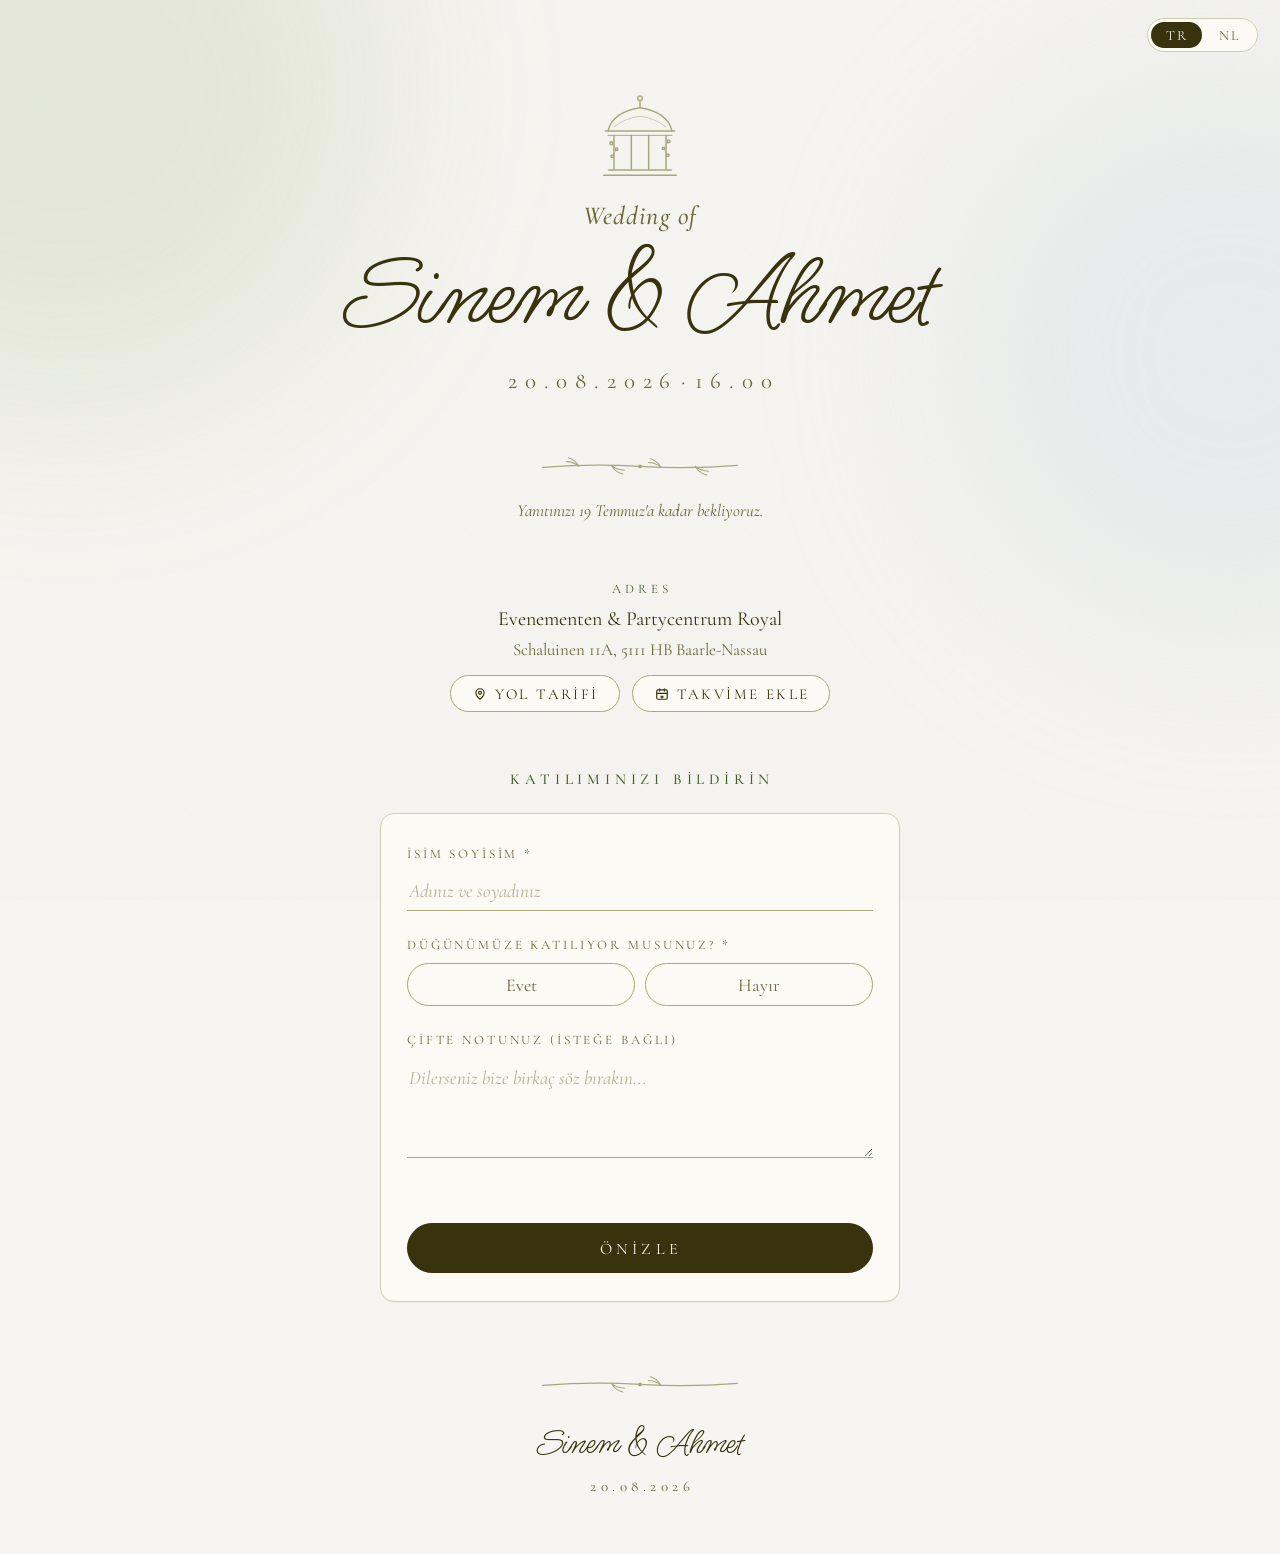
==== index.html @ 0ec5f92a "Add files via upload" ====
<!DOCTYPE html>
<html lang="tr">
<head>
<meta charset="UTF-8">
<meta name="viewport" content="width=device-width, initial-scale=1.0">
<meta name="robots" content="noindex">
<title>Sinem &amp; Ahmet · 20.08.2026</title>
<meta name="description" content="Düğünümüze davetlisiniz — katılımınızı bu sayfadan bildirebilirsiniz.">
<!-- WhatsApp / sosyal medya önizleme kartı. -->
<meta property="og:type" content="website">
<meta property="og:title" content="Sinem & Ahmet · 20.08.2026">
<meta property="og:description" content="Düğünümüze davetlisiniz — katılımınızı bu sayfadan bildirebilirsiniz.">
<meta property="og:image" content="https://AburhanS.github.io/wedding-invitation/og.jpg">
<meta property="og:url" content="https://AburhanS.github.io/wedding-invitation/">
<meta name="twitter:card" content="summary_large_image">
<link rel="preconnect" href="https://fonts.googleapis.com">
<link rel="preconnect" href="https://fonts.gstatic.com" crossorigin>
<link href="https://fonts.googleapis.com/css2?family=Cormorant+Garamond:ital,wght@0,400;0,500;0,600;1,400;1,500&family=Ms+Madi&display=swap" rel="stylesheet">
<style>
  :root{
    --paper:#f6f5f1;
    --card:#fbfaf5;
    --ink:#38320d;
    --ink-soft:#6d6636;
    --line:#a9a87b;
    --line-soft:#cfceb2;
    --leaf:#8fa75f;
    --leaf-deep:#43602b;
    --hydrangea:#c9d8e0;
    --danger:#8c3b2e;
    --script:'Ms Madi','Dancing Script',cursive;
    --serif:'Cormorant Garamond',Georgia,serif;
  }
  *{box-sizing:border-box;margin:0;padding:0}
  html{scroll-behavior:smooth}
  body{
    font-family:var(--serif);
    background:var(--paper);
    color:var(--ink);
    font-size:18px;
    line-height:1.55;
    -webkit-font-smoothing:antialiased;
    position:relative;
    overflow-x:hidden;
  }
  /* soft watercolor atmosphere - foliage green + hydrangea blue washes */
  body::before,body::after{
    content:"";position:fixed;border-radius:50%;filter:blur(90px);
    pointer-events:none;z-index:0;
  }
  body::before{width:60vw;height:60vw;max-width:640px;max-height:640px;
    top:-18vw;left:-20vw;background:rgba(143,167,95,.16)}
  body::after{width:52vw;height:52vw;max-width:560px;max-height:560px;
    top:8vh;right:-18vw;background:rgba(201,216,224,.30)}
  /* paper grain */
  .grain{position:fixed;inset:0;z-index:1;pointer-events:none;opacity:.05;
    background-image:url("data:image/svg+xml,%3Csvg xmlns='http://www.w3.org/2000/svg' width='140' height='140'%3E%3Cfilter id='n'%3E%3CfeTurbulence type='fractalNoise' baseFrequency='0.9' numOctaves='2'/%3E%3C/filter%3E%3Crect width='140' height='140' filter='url(%23n)'/%3E%3C/svg%3E")}
  main,header,footer{position:relative;z-index:2}

  /* language toggle */
  header{display:flex;justify-content:flex-end;padding:18px 22px 0}
  .lang{display:flex;align-items:center;gap:2px;border:1px solid var(--line-soft);
    border-radius:999px;background:var(--card);padding:3px}
  .lang button{
    font-family:var(--serif);font-size:14px;letter-spacing:.18em;
    padding:5px 13px 4px 15px;border:none;background:transparent;color:var(--ink-soft);
    border-radius:999px;cursor:pointer;transition:background .2s,color .2s;
  }
  .lang button.on{background:var(--ink);color:var(--paper)}

  /* hero */
  .hero{text-align:center;padding:34px 24px 10px;max-width:720px;margin:0 auto}
  .gazebo{width:104px;height:auto;display:block;margin:0 auto 6px;color:var(--line)}
  .eyebrow{font-style:italic;font-weight:500;font-size:clamp(20px,4.5vw,26px);
    color:var(--ink-soft);letter-spacing:.04em}
  .names{font-family:var(--script);font-weight:400;
    font-size:clamp(56px,13vw,104px);line-height:1.15;margin:2px 0 6px;
    color:var(--ink)}
  .datetime{font-size:clamp(19px,4vw,23px);letter-spacing:.34em;color:var(--ink-soft);
    padding-left:.34em}
  .datetime .dot{padding:0 .1em}
  .countdown{margin-top:10px;font-size:13px;letter-spacing:.30em;text-transform:uppercase;
    color:var(--leaf-deep);padding-left:.30em;min-height:18px}
  .btn-row{display:flex;justify-content:center;gap:12px;flex-wrap:wrap}
  .chooser-panel{max-width:330px}
  .opt{display:flex;align-items:center;justify-content:center;width:100%;
    font-family:var(--serif);font-size:17px;letter-spacing:.06em;color:var(--ink);
    text-decoration:none;border:1px solid var(--line);border-radius:999px;
    padding:12px 10px 11px;background:transparent;cursor:pointer;margin-bottom:12px;
    transition:background .2s}
  .opt:hover{background:#f1f0e6}
  .opt:last-child{margin-bottom:2px}
  .divider{display:block;margin:26px auto 20px;color:var(--line);width:210px;height:auto}
  .deadline{font-style:italic;font-size:17px;color:var(--ink-soft)}

  /* details */
  .details{max-width:640px;margin:44px auto 0;padding:0 24px;
    display:grid;grid-template-columns:1fr 1fr;gap:26px 18px;text-align:center}
  .detail-addr{grid-column:1 / -1}
  .d-label{font-size:13px;letter-spacing:.30em;text-transform:uppercase;
    color:var(--leaf-deep);padding-left:.30em;margin-bottom:5px}
  .d-value{font-size:20px}
  .d-value small{display:block;font-size:17px;color:var(--ink-soft);margin-top:2px}
  .maps-btn{display:inline-flex;align-items:center;gap:8px;margin-top:12px;
    font-family:var(--serif);font-size:15px;letter-spacing:.16em;text-transform:uppercase;
    color:var(--ink);text-decoration:none;border:1px solid var(--line);cursor:pointer;
    border-radius:999px;padding:9px 20px 8px 22px;background:var(--card);
    transition:background .2s,border-color .2s}
  .maps-btn:hover{background:#f1f0e6;border-color:var(--ink-soft)}
  .maps-btn svg{width:14px;height:14px}

  /* rsvp */
  .rsvp{max-width:560px;margin:56px auto 70px;padding:0 20px}
  .rsvp h2{text-align:center;font-weight:500;font-size:15px;letter-spacing:.32em;
    text-transform:uppercase;color:var(--leaf-deep);padding-left:.32em;margin-bottom:22px}
  .card{background:var(--card);border:1px solid var(--line-soft);border-radius:14px;
    padding:30px 26px 28px;box-shadow:0 1px 0 rgba(56,50,13,.04)}
  .field{margin-bottom:24px}
  .field:last-of-type{margin-bottom:6px}
  label,.f-label{display:block;font-size:13px;letter-spacing:.22em;text-transform:uppercase;
    color:var(--ink-soft);margin-bottom:8px}
  .req{color:var(--leaf-deep)}
  input[type=text],textarea{
    width:100%;font-family:var(--serif);font-size:19px;color:var(--ink);
    background:transparent;border:none;border-bottom:1px solid var(--line);
    padding:6px 2px 8px;border-radius:0;transition:border-color .2s}
  input[type=text]::placeholder,textarea::placeholder{color:#b3b096;font-style:italic}
  input[type=text]:focus,textarea:focus{outline:none;border-bottom-color:var(--leaf-deep)}
  textarea{resize:vertical;min-height:64px;line-height:1.5}
  /* segmented yes/no */
  .seg{display:flex;gap:10px}
  .seg button{
    flex:1;font-family:var(--serif);font-size:18px;padding:10px 6px 9px;cursor:pointer;
    border:1px solid var(--line);border-radius:999px;background:transparent;color:var(--ink-soft);
    transition:background .2s,color .2s,border-color .2s}
  .seg button.on{background:var(--ink);border-color:var(--ink);color:var(--paper)}
  /* guest button */
  .guest-btn{
    width:100%;display:flex;justify-content:space-between;align-items:center;
    font-family:var(--serif);font-size:18px;color:var(--ink);cursor:pointer;
    border:1px dashed var(--line);border-radius:12px;background:transparent;
    padding:13px 16px;transition:border-color .2s,background .2s}
  .guest-btn:hover{border-color:var(--ink-soft);background:#f4f3ea}
  .guest-count{font-size:15px;letter-spacing:.06em;color:var(--leaf-deep);
    border:1px solid var(--line-soft);border-radius:999px;padding:3px 12px;background:var(--paper)}
  /* baby stepper */
  .stepper{display:flex;align-items:center;gap:16px}
  .stepper button{
    width:38px;height:38px;border-radius:50%;border:1px solid var(--line);
    background:transparent;color:var(--ink);font-size:20px;font-family:var(--serif);
    cursor:pointer;line-height:1;transition:background .2s}
  .stepper button:hover{background:#f1f0e6}
  .stepper .num{font-size:22px;min-width:26px;text-align:center}
  .hint{font-size:15px;font-style:italic;color:var(--ink-soft);letter-spacing:0;
    text-transform:none;margin-top:6px;display:block}
  .g-note{text-align:center;margin:-12px 0 18px}
  .form-error{color:var(--danger);font-style:italic;font-size:16px;min-height:22px;
    margin:4px 0 10px;text-align:center}
  .primary{
    width:100%;font-family:var(--serif);font-size:16px;letter-spacing:.26em;
    text-transform:uppercase;padding:15px 10px 13px 12px;cursor:pointer;
    background:var(--ink);color:var(--paper);border:1px solid var(--ink);
    border-radius:999px;transition:background .25s}
  .primary:hover{background:#4d4517}
  .primary:disabled{opacity:.55;cursor:default}
  .hidden{display:none!important}
  /* honeypot */
  .hp{position:absolute;left:-6000px;top:-6000px;opacity:0;height:0;overflow:hidden}

  /* overlays */
  .overlay{position:fixed;inset:0;z-index:50;display:flex;align-items:center;
    justify-content:center;padding:18px;background:rgba(56,50,13,.32);
    backdrop-filter:blur(2px)}
  .panel{background:var(--card);border:1px solid var(--line-soft);border-radius:16px;
    width:100%;max-width:480px;max-height:88vh;overflow-y:auto;
    padding:26px 24px 24px;position:relative}
  .panel h3{text-align:center;font-weight:500;font-size:14px;letter-spacing:.30em;
    text-transform:uppercase;color:var(--leaf-deep);padding-left:.30em;margin-bottom:20px}
  .panel .x{position:absolute;top:12px;right:14px;border:none;background:none;
    font-size:22px;color:var(--ink-soft);cursor:pointer;line-height:1;padding:6px}
  /* guest rows */
  .g-row{display:flex;align-items:center;gap:10px;margin-bottom:14px}
  .g-idx{font-size:13px;letter-spacing:.08em;color:var(--ink-soft);min-width:22px;text-align:right}
  .g-row input{flex:1}
  .g-row input:disabled{color:var(--ink);opacity:1;-webkit-text-fill-color:var(--ink);
    border-bottom-style:dotted}
  .g-you{font-size:13px;font-style:italic;color:var(--leaf-deep);white-space:nowrap}
  .g-del{width:32px;height:32px;border-radius:50%;border:1px solid var(--line);
    background:transparent;color:var(--ink-soft);font-size:17px;cursor:pointer;
    line-height:1;flex:none;transition:background .2s,color .2s}
  .g-del:hover{background:#f6e9e6;color:var(--danger);border-color:var(--danger)}
  .g-row input.bad{border-bottom-color:var(--danger)}
  .g-add{display:block;margin:6px auto 18px;font-family:var(--serif);font-size:16px;
    color:var(--leaf-deep);background:none;border:none;cursor:pointer;
    border-bottom:1px dotted var(--leaf);padding:2px 2px 3px}
  .panel .actions{display:flex;gap:12px;margin-top:6px}
  .ghost{
    flex:1;font-family:var(--serif);font-size:15px;letter-spacing:.16em;
    text-transform:uppercase;padding:12px 8px 11px;cursor:pointer;background:transparent;
    color:var(--ink);border:1px solid var(--line);border-radius:999px;transition:background .2s}
  .ghost:hover{background:#f1f0e6}
  .panel .primary{flex:1.4;width:auto}
  /* preview summary */
  .sum{margin-bottom:20px}
  .sum-item{padding:11px 2px;border-bottom:1px dotted var(--line-soft)}
  .sum-item:last-child{border-bottom:none}
  .sum-l{font-size:12px;letter-spacing:.24em;text-transform:uppercase;
    color:var(--leaf-deep);margin-bottom:3px}
  .sum-v{font-size:19px}
  .sum-v ol{list-style:none;counter-reset:g}
  .sum-v ol li{counter-increment:g;padding:2px 0}
  .sum-v ol li::before{content:counter(g)". ";color:var(--ink-soft)}
  /* thanks */
  .thanks-panel{text-align:center;padding:44px 28px 46px}
  .thanks-panel .gazebo{margin-bottom:14px}
  .thanks-panel h3{font-size:clamp(24px,6vw,30px);font-weight:500;letter-spacing:.02em;
    text-transform:none;color:var(--ink);padding:0;margin-bottom:10px}
  .thanks-panel p{font-style:italic;font-size:19px;color:var(--ink-soft)}
  .thanks-panel .names-sm{font-family:var(--script);font-size:34px;color:var(--ink);
    margin-top:22px}

  footer{text-align:center;padding:0 20px 56px}
  footer .divider{margin-top:0}
  footer .names-sm{font-family:var(--script);font-size:36px;color:var(--ink)}
  footer .f-date{font-size:15px;letter-spacing:.30em;color:var(--ink-soft);
    padding-left:.30em;margin-top:2px}

  /* fade-in on load */
  .hero>*{opacity:0;transform:translateY(8px);animation:rise .8s ease forwards}
  .hero>*:nth-child(2){animation-delay:.12s}
  .hero>*:nth-child(3){animation-delay:.22s}
  .hero>*:nth-child(4){animation-delay:.34s}
  .hero>*:nth-child(5){animation-delay:.46s}
  .hero>*:nth-child(6){animation-delay:.56s}
  .hero>*:nth-child(7){animation-delay:.64s}
  @keyframes rise{to{opacity:1;transform:none}}
  @media (prefers-reduced-motion:reduce){
    .hero>*{animation:none;opacity:1;transform:none}
    html{scroll-behavior:auto}
  }
  button:focus-visible,input:focus-visible,textarea:focus-visible,a:focus-visible{
    outline:2px solid var(--leaf-deep);outline-offset:2px}
  @media (max-width:430px){
    .details{grid-template-columns:1fr;gap:22px}
    .card{padding:24px 18px 22px}
  }
</style>
</head>
<body>
<div class="grain" aria-hidden="true"></div>

<header>
  <nav class="lang" aria-label="Dil / Taal">
    <button id="langTR" class="on" onclick="setLang('tr')">TR</button>
    <button id="langNL" onclick="setLang('nl')">NL</button>
  </nav>
</header>

<main>
  <!-- ================= HERO ================= -->
  <section class="hero">
    <svg class="gazebo" viewBox="0 0 120 120" fill="none" stroke="currentColor"
         stroke-width="1.7" stroke-linecap="round" stroke-linejoin="round" aria-hidden="true">
      <!-- finial -->
      <circle cx="60" cy="14" r="2.6"/>
      <path d="M60 17 L60 24"/>
      <!-- dome -->
      <path d="M23 52 Q28 30 60 25 Q92 30 97 52"/>
      <path d="M30 47 Q45 36 60 35 Q75 36 90 47" stroke-width="1.1" opacity=".6"/>
      <!-- entablature -->
      <path d="M20 52 L100 52"/>
      <path d="M23 57 L97 57" stroke-width="1.1"/>
      <!-- columns -->
      <path d="M30 57 L30 96"/><path d="M50 57 L50 96"/>
      <path d="M70 57 L70 96"/><path d="M90 57 L90 96"/>
      <!-- base steps -->
      <path d="M24 97 L96 97"/>
      <path d="M18 103 L102 103"/>
      <!-- florals climbing the columns -->
      <circle cx="27" cy="66" r="1.7"/><circle cx="33" cy="73" r="1.4"/>
      <circle cx="28" cy="81" r="1.5"/>
      <circle cx="93" cy="64" r="1.6"/><circle cx="87" cy="72" r="1.4"/>
      <circle cx="92" cy="80" r="1.5"/>
      <path d="M27 66 Q30 70 33 73 Q30 77 28 81" stroke-width="1" opacity=".55"/>
      <path d="M93 64 Q90 68 87 72 Q90 76 92 80" stroke-width="1" opacity=".55"/>
    </svg>

    <p class="eyebrow">Wedding of</p>
    <h1 class="names">Sinem &amp; Ahmet</h1>
    <p class="datetime"><span id="evDate">20.08.2026</span><span class="dot">·</span><span id="evTime">16.00</span></p>
    <p class="countdown" id="countdown"></p>

    <svg class="divider" viewBox="0 0 220 26" fill="none" stroke="currentColor"
         stroke-width="1.4" stroke-linecap="round" aria-hidden="true">
      <path d="M8 14 Q60 10 110 13 Q160 16 212 12"/>
      <path d="M46 13 Q42 6 35 4  M46 13 Q40 8 33 8" stroke-width="1.1"/>
      <path d="M80 12 Q84 19 92 21 M80 12 Q86 17 94 17" stroke-width="1.1"/>
      <path d="M132 14 Q128 7 121 5 M132 14 Q126 9 119 9" stroke-width="1.1"/>
      <path d="M168 13 Q172 20 180 22 M168 13 Q174 18 182 18" stroke-width="1.1"/>
      <circle cx="110" cy="13" r="2" fill="currentColor" stroke="none"/>
    </svg>

    <p class="deadline" data-i18n="deadline"></p>
  </section>

  <!-- ================= DETAILS ================= -->
  <section class="details">
    <div class="detail-addr">
      <p class="d-label" data-i18n="d_addr"></p>
      <p class="d-value">Evenementen &amp; Partycentrum Royal
        <small>Schaluinen 11A, 5111 HB Baarle-Nassau</small>
      </p>
      <div class="btn-row">
        <button type="button" class="maps-btn" onclick="openChooser('maps')">
          <svg viewBox="0 0 24 24" fill="none" stroke="currentColor" stroke-width="2"
               stroke-linecap="round" stroke-linejoin="round" aria-hidden="true">
            <path d="M12 21s-7-5.5-7-11a7 7 0 0 1 14 0c0 5.5-7 11-7 11z"/>
            <circle cx="12" cy="10" r="2.6"/>
          </svg>
          <span data-i18n="d_maps"></span>
        </button>
        <button type="button" class="maps-btn" onclick="openChooser('cal')">
          <svg viewBox="0 0 24 24" fill="none" stroke="currentColor" stroke-width="2"
               stroke-linecap="round" stroke-linejoin="round" aria-hidden="true">
            <rect x="3" y="5" width="18" height="16" rx="2"/>
            <path d="M16 3v4M8 3v4M3 11h18M12 15v4M10 17h4"/>
          </svg>
          <span data-i18n="d_cal"></span>
        </button>
      </div>
    </div>
  </section>

  <!-- ================= RSVP ================= -->
  <section class="rsvp" id="rsvp">
    <h2 data-i18n="r_title"></h2>
    <div class="card">
      <div class="field">
        <label for="mainName"><span data-i18n="f_name"></span> <span class="req">*</span></label>
        <input type="text" id="mainName" autocomplete="name" data-i18n-ph="f_name_ph">
      </div>

      <div class="field">
        <p class="f-label"><span data-i18n="f_attend"></span> <span class="req">*</span></p>
        <div class="seg" role="group">
          <button type="button" id="attYes" data-i18n="yes" onclick="setAttend('yes')"></button>
          <button type="button" id="attNo" data-i18n="no" onclick="setAttend('no')"></button>
        </div>
      </div>

      <div id="attendExtra" class="hidden">
        <div class="field">
          <p class="f-label" data-i18n="f_guests"></p>
          <button type="button" class="guest-btn" onclick="openGuests()">
            <span data-i18n="f_guests_btn"></span>
            <span class="guest-count" id="guestCount">–</span>
          </button>
        </div>

        <div class="field">
          <p class="f-label" data-i18n="f_baby"></p>
          <div class="stepper">
            <button type="button" onclick="stepBaby(-1)" aria-label="−">−</button>
            <span class="num" id="babyNum">0</span>
            <button type="button" onclick="stepBaby(1)" aria-label="+">+</button>
          </div>
          <span class="hint" data-i18n="f_baby_hint"></span>
        </div>

        <div class="field">
          <p class="f-label"><span data-i18n="f_transport"></span> <span class="req">*</span></p>
          <div class="seg" role="group">
            <button type="button" id="trYes" data-i18n="yes" onclick="setTransport('yes')"></button>
            <button type="button" id="trNo" data-i18n="no" onclick="setTransport('no')"></button>
          </div>
        </div>
      </div>

      <div class="field">
        <label for="message" data-i18n="f_msg"></label>
        <textarea id="message" rows="3" data-i18n-ph="f_msg_ph"></textarea>
      </div>

      <!-- honeypot: gerçek misafirler görmez, botlar doldurur -->
      <div class="hp" aria-hidden="true">
        <label>Website</label>
        <input type="text" id="website" tabindex="-1" autocomplete="off">
      </div>

      <p class="form-error" id="formError"></p>
      <button type="button" class="primary" onclick="openPreview()" data-i18n="f_preview"></button>
    </div>
  </section>
</main>

<footer>
  <svg class="divider" viewBox="0 0 220 26" fill="none" stroke="currentColor"
       stroke-width="1.4" stroke-linecap="round" aria-hidden="true" style="color:var(--line)">
    <path d="M8 14 Q60 10 110 13 Q160 16 212 12"/>
    <path d="M80 12 Q84 19 92 21 M80 12 Q86 17 94 17" stroke-width="1.1"/>
    <path d="M132 14 Q128 7 121 5 M132 14 Q126 9 119 9" stroke-width="1.1"/>
    <circle cx="110" cy="13" r="2" fill="currentColor" stroke="none"/>
  </svg>
  <p class="names-sm">Sinem &amp; Ahmet</p>
  <p class="f-date">20.08.2026</p>
</footer>

<!-- ================= CHOOSER (harita / takvim) ================= -->
<div class="overlay hidden" id="chooserModal" role="dialog" aria-modal="true">
  <div class="panel chooser-panel">
    <button class="x" onclick="closeChooser()" aria-label="Kapat">×</button>
    <h3 id="chooserTitle"></h3>
    <div id="chooserList"></div>
  </div>
</div>

<!-- ================= GUEST MODAL ================= -->
<div class="overlay hidden" id="guestModal" role="dialog" aria-modal="true">
  <div class="panel">
    <button class="x" onclick="closeGuests()" aria-label="Kapat">×</button>
    <h3 data-i18n="g_title"></h3>
    <p class="hint g-note" data-i18n="g_note"></p>
    <div id="guestRows"></div>
    <button type="button" class="g-add" onclick="addRow()" data-i18n="g_add"></button>
    <p class="form-error" id="guestError"></p>
    <div class="actions">
      <button type="button" class="ghost" onclick="closeGuests()" data-i18n="g_cancel"></button>
      <button type="button" class="primary" onclick="saveGuests()" data-i18n="g_save"></button>
    </div>
  </div>
</div>

<!-- ================= PREVIEW ================= -->
<div class="overlay hidden" id="previewModal" role="dialog" aria-modal="true">
  <div class="panel">
    <h3 data-i18n="p_title"></h3>
    <div class="sum" id="summary"></div>
    <p class="form-error" id="sendError"></p>
    <div class="actions">
      <button type="button" class="ghost" onclick="closePreview()" data-i18n="p_edit"></button>
      <button type="button" class="primary" id="sendBtn" onclick="submitForm()" data-i18n="p_send"></button>
    </div>
  </div>
</div>

<!-- ================= THANK YOU ================= -->
<div class="overlay hidden" id="thanksModal" role="dialog" aria-modal="true">
  <div class="panel thanks-panel">
    <svg class="gazebo" viewBox="0 0 120 120" fill="none" stroke="var(--line)"
         stroke-width="1.7" stroke-linecap="round" stroke-linejoin="round" aria-hidden="true">
      <circle cx="60" cy="14" r="2.6"/><path d="M60 17 L60 24"/>
      <path d="M23 52 Q28 30 60 25 Q92 30 97 52"/>
      <path d="M20 52 L100 52"/><path d="M23 57 L97 57" stroke-width="1.1"/>
      <path d="M30 57 L30 96"/><path d="M50 57 L50 96"/>
      <path d="M70 57 L70 96"/><path d="M90 57 L90 96"/>
      <path d="M24 97 L96 97"/><path d="M18 103 L102 103"/>
    </svg>
    <h3 id="thanksTitle"></h3>
    <p id="thanksText"></p>
    <p class="names-sm">Sinem &amp; Ahmet</p>
  </div>
</div>

<script>
/* ayarlar */
const CONFIG = {
  // Google Apps Script web app adresi:
  SCRIPT_URL: "https://script.google.com/macros/s/AKfycbweJiJr7YHETkFyD9rX4F-TtAIz2-78crv2rIePm3339iylZ1fATMr2RH_kEYrpZQZe/exec",
  MAPS_URL: "https://www.google.com/maps/place/Party+Centrum+Royal/@51.4238543,4.9320892,17z/data=!3m1!4b1!4m6!3m5!1s0x47c6babd0fa853cb:0xd7ca0a3075d330ee!8m2!3d51.423851!4d4.9346641!16s%2Fg%2F11cp7k63mk",
  DATE: "20.08.2026",
  TIME: "16.00",
  // "Takvime Ekle" için başlangıç/bitiş (UTC; 16.00–23.00 Hollanda yaz saati).
  ICS_START: "20260820T140000Z",
  ICS_END:   "20260820T210000Z",
  // harita seçenekleri (koordinat: 51.423851, 4.9346641)
  MAPS_APPLE: "https://maps.apple.com/?q=Party%20Centrum%20Royal&ll=51.423851,4.9346641",
  MAPS_WAZE:  "https://waze.com/ul?ll=51.423851,4.9346641&navigate=yes",
};

/* metinler - TR & NL */
const I18N = {
  tr: {
    deadline: "Yanıtınızı 19 Temmuz'a kadar bekliyoruz.",
    d_addr: "Adres", d_maps: "Yol Tarifi", d_cal: "Takvime Ekle",
    opt_gcal: "Google Takvim", opt_acal: "Apple Takvim",
    cal_summary: "Sinem & Ahmet — Düğün",
    countdown: "Düğüne {n} gün", countdown_1: "Düğüne 1 gün",
    countdown_today: "Bugün! 🌿",
    r_title: "Katılımınızı Bildirin",
    f_name: "İsim Soyisim", f_name_ph: "Adınız ve soyadınız",
    f_attend: "Düğünümüze katılıyor musunuz?",
    yes: "Evet", no: "Hayır",
    f_guests: "Misafirler",
    f_guests_btn: "Misafir listesi",
    count_one: "1 kişi", count_many: "{n} kişi",
    f_baby: "Eklediğiniz misafirlerden kaçı bebek?",
    f_baby_hint: "Kucakta oturacak, ayrı sandalye gerektirmeyen bebekler",
    e_baby: "Bebek sayısı misafir sayısından fazla olamaz.",
    g_note: "Bebekler dahil, gelecek herkesi ekleyin.",
    p_calc: "Özet",
    w_guest: ["misafir", "misafir"],
    w_baby: ["bebek", "bebek"],
    w_chair: ["sandalye", "sandalye"],
    f_transport: "Ulaşımınızı kendiniz sağlayabiliyor musunuz?",
    f_msg: "Çifte notunuz (isteğe bağlı)",
    f_msg_ph: "Dilerseniz bize birkaç söz bırakın...",
    f_preview: "Önizle",
    g_title: "Misafir Listesi", g_you: "(siz)",
    g_add: "+ Kişi ekle", g_save: "Kaydet", g_cancel: "Vazgeç",
    g_ph: "İsim soyisim",
    g_err_empty: "Lütfen boş isim satırlarını doldurun veya silin.",
    e_name: "Lütfen isminizi yazın.",
    e_name_first: "Önce isminizi yazın, ardından misafir listesini açabilirsiniz.",
    e_attend: "Lütfen katılım durumunuzu seçin.",
    e_transport: "Lütfen ulaşım sorusunu yanıtlayın.",
    p_title: "Önizleme",
    p_attend: "Katılım", p_guests: "Misafirler", p_baby: "Bebek",
    p_transport: "Ulaşım", p_msg: "Notunuz",
    p_yes: "Evet, katılıyoruz 🌿", p_no: "Maalesef katılamıyoruz",
    p_tr_yes: "Kendimiz sağlıyoruz", p_tr_no: "Yardıma ihtiyacımız olabilir",
    p_edit: "Düzenle", p_send: "Onayla ve Gönder", p_sending: "Gönderiliyor…",
    e_send: "Gönderilemedi, lütfen tekrar deneyin.",
    e_noscript: "Gönderim adresi henüz ayarlanmadı (KURULUM.md → Adım 2).",
    t_yes_h: "Cevabınız alındı ✓",
    t_yes_p: "En kısa sürede güzel anılarda buluşmak dileğiyle.",
    t_no_h: "Teşekkürler 🤍",
    t_no_p: "Birlikte olamasak da, güzel dileklerinizi kalbimizde taşıyacağız.",
  },
  nl: {
    deadline: "Wij ontvangen uw antwoord graag vóór 19 juli.",
    d_addr: "Adres", d_maps: "Routebeschrijving", d_cal: "Zet in agenda",
    opt_gcal: "Google Agenda", opt_acal: "Apple Agenda",
    cal_summary: "Bruiloft Sinem & Ahmet",
    countdown: "Nog {n} dagen", countdown_1: "Nog 1 dag",
    countdown_today: "Vandaag! 🌿",
    r_title: "Laat het ons weten",
    f_name: "Voor- en achternaam", f_name_ph: "Uw voor- en achternaam",
    f_attend: "Bent u aanwezig op onze bruiloft?",
    yes: "Ja", no: "Nee",
    f_guests: "Gasten",
    f_guests_btn: "Gastenlijst",
    count_one: "1 persoon", count_many: "{n} personen",
    f_baby: "Hoeveel van uw gasten zijn baby's?",
    f_baby_hint: "Baby's op schoot, zonder eigen stoel",
    e_baby: "Het aantal baby's kan niet groter zijn dan het aantal gasten.",
    g_note: "Voeg iedereen toe die meekomt, inclusief baby's.",
    p_calc: "Overzicht",
    w_guest: ["gast", "gasten"],
    w_baby: ["baby", "baby's"],
    w_chair: ["stoel", "stoelen"],
    f_transport: "Regelt u uw eigen vervoer?",
    f_msg: "Een berichtje voor het bruidspaar (optioneel)",
    f_msg_ph: "Laat gerust een paar woorden achter...",
    f_preview: "Voorbeeld",
    g_title: "Gastenlijst", g_you: "(u)",
    g_add: "+ Gast toevoegen", g_save: "Opslaan", g_cancel: "Annuleren",
    g_ph: "Voor- en achternaam",
    g_err_empty: "Vul de lege naamvelden in of verwijder ze.",
    e_name: "Vul uw naam in.",
    e_name_first: "Vul eerst uw naam in, daarna kunt u de gastenlijst openen.",
    e_attend: "Geef aan of u aanwezig bent.",
    e_transport: "Beantwoord de vervoersvraag.",
    p_title: "Voorbeeld",
    p_attend: "Aanwezigheid", p_guests: "Gasten", p_baby: "Baby",
    p_transport: "Vervoer", p_msg: "Uw bericht",
    p_yes: "Ja, wij zijn erbij 🌿", p_no: "Helaas kunnen wij er niet bij zijn",
    p_tr_yes: "Wij regelen eigen vervoer", p_tr_no: "Wij hebben mogelijk hulp nodig",
    p_edit: "Bewerken", p_send: "Bevestigen en versturen", p_sending: "Versturen…",
    e_send: "Versturen is mislukt, probeer het opnieuw.",
    e_noscript: "Verzendadres is nog niet ingesteld (KURULUM.md → stap 2).",
    t_yes_h: "Uw antwoord is ontvangen ✓",
    t_yes_p: "We kijken ernaar uit om samen mooie herinneringen te maken.",
    t_no_h: "Dank u wel 🤍",
    t_no_p: "Ook al kunnen we er niet samen zijn, uw lieve wensen dragen we in ons hart.",
  }
};

/* DURUM */
const state = {
  lang: "tr",
  attending: null,   // 'yes' | 'no'
  transport: null,   // 'yes' | 'no'
  extraGuests: [],   // ana kişi hariç, kaydedilmiş isimler
  babies: 0,
};
const $ = id => document.getElementById(id);
const t = key => I18N[state.lang][key];

/* dil */
function setLang(l){
  state.lang = l;
  document.documentElement.lang = l;
  $("langTR").classList.toggle("on", l === "tr");
  $("langNL").classList.toggle("on", l === "nl");
  document.querySelectorAll("[data-i18n]").forEach(el => {
    el.textContent = t(el.dataset.i18n);
  });
  document.querySelectorAll("[data-i18n-ph]").forEach(el => {
    el.placeholder = t(el.dataset.i18nPh);
  });
  renderCount();
  renderCountdown();
  $("formError").textContent = "";
  $("guestError").textContent = "";
}

/* geri sayım */
function renderCountdown(){
  const [d, m, y] = CONFIG.DATE.split(".").map(Number);
  const target = new Date(y, m - 1, d);
  const today = new Date(); today.setHours(0, 0, 0, 0);
  const days = Math.round((target - today) / 86400000);
  const el = $("countdown");
  if(days > 1)       el.textContent = t("countdown").replace("{n}", days);
  else if(days === 1) el.textContent = t("countdown_1");
  else if(days === 0) el.textContent = t("countdown_today");
  else el.textContent = "";
}

/* harita / takvim seçici */
const VENUE = "Evenementen & Partycentrum Royal, Schaluinen 11A, 5111 HB Baarle-Nassau";
function openChooser(kind){
  const list = $("chooserList");
  list.innerHTML = "";
  const opts = kind === "maps" ? [
    { label: "Google Maps", href: CONFIG.MAPS_URL },
    { label: "Apple Maps",  href: CONFIG.MAPS_APPLE },
    { label: "Waze",        href: CONFIG.MAPS_WAZE },
  ] : [
    { label: t("opt_gcal"), href: gcalURL() },
    { label: t("opt_acal"), action: downloadICS },
    { label: "Outlook",     href: outlookURL() },
  ];
  $("chooserTitle").textContent = kind === "maps" ? t("d_maps") : t("d_cal");
  opts.forEach(o => {
    let el;
    if(o.href){
      el = document.createElement("a");
      el.href = o.href; el.target = "_blank"; el.rel = "noopener";
      el.addEventListener("click", closeChooser);
    } else {
      el = document.createElement("button");
      el.type = "button";
      el.onclick = () => { o.action(); closeChooser(); };
    }
    el.className = "opt";
    el.textContent = o.label;
    list.appendChild(el);
  });
  $("chooserModal").classList.remove("hidden");
}
function closeChooser(){ $("chooserModal").classList.add("hidden"); }

function gcalURL(){
  return "https://calendar.google.com/calendar/render?action=TEMPLATE"
    + "&text=" + encodeURIComponent(t("cal_summary"))
    + "&dates=" + CONFIG.ICS_START + "/" + CONFIG.ICS_END
    + "&location=" + encodeURIComponent(VENUE)
    + "&details=" + encodeURIComponent(location.href.split("#")[0]);
}
function outlookURL(){
  const iso = s => s.replace(/^(\d{4})(\d{2})(\d{2})T(\d{2})(\d{2})(\d{2})Z$/, "$1-$2-$3T$4:$5:$6Z");
  return "https://outlook.live.com/calendar/0/deeplink/compose?path=%2Fcalendar%2Faction%2Fcompose&rru=addevent"
    + "&subject=" + encodeURIComponent(t("cal_summary"))
    + "&startdt=" + iso(CONFIG.ICS_START) + "&enddt=" + iso(CONFIG.ICS_END)
    + "&location=" + encodeURIComponent(VENUE);
}

/* takvime ekle (.ics — Apple) */
function downloadICS(){
  const ics = [
    "BEGIN:VCALENDAR", "VERSION:2.0",
    "PRODID:-//Sinem & Ahmet//Dugun//TR",
    "BEGIN:VEVENT",
    "UID:sinem-ahmet-20260820@dugun",
    "DTSTAMP:" + new Date().toISOString().replace(/[-:]/g, "").split(".")[0] + "Z",
    "DTSTART:" + CONFIG.ICS_START,
    "DTEND:" + CONFIG.ICS_END,
    "SUMMARY:" + t("cal_summary"),
    "LOCATION:Evenementen & Partycentrum Royal\\, Schaluinen 11A\\, 5111 HB Baarle-Nassau",
    "URL:" + location.href.split("#")[0],
    "END:VEVENT", "END:VCALENDAR"
  ].join("\r\n");
  const blob = new Blob([ics], { type: "text/calendar;charset=utf-8" });
  const a = document.createElement("a");
  a.href = URL.createObjectURL(blob);
  a.download = "sinem-ahmet-dugun.ics";
  document.body.appendChild(a);
  a.click();
  setTimeout(() => { URL.revokeObjectURL(a.href); a.remove(); }, 400);
}

/* katılım */
function setAttend(v){
  state.attending = v;
  $("attYes").classList.toggle("on", v === "yes");
  $("attNo").classList.toggle("on", v === "no");
  $("attendExtra").classList.toggle("hidden", v !== "yes");
  $("formError").textContent = "";
}
function setTransport(v){
  state.transport = v;
  $("trYes").classList.toggle("on", v === "yes");
  $("trNo").classList.toggle("on", v === "no");
  $("formError").textContent = "";
}

/* bebek (kural: bebek ≤ misafir) */
function stepBaby(d){
  state.babies = Math.min(totalGuests(), Math.max(0, state.babies + d));
  $("babyNum").textContent = state.babies;
}
function clampBabies(){
  if(state.babies > totalGuests()){
    state.babies = totalGuests();
    $("babyNum").textContent = state.babies;
  }
}

/* misafir sayacı */
function totalGuests(){
  return ($("mainName").value.trim() ? 1 : 0) + state.extraGuests.length;
}
function renderCount(){
  clampBabies();
  const n = totalGuests();
  $("guestCount").textContent =
    n === 0 ? "–" : (n === 1 ? t("count_one") : t("count_many").replace("{n}", n));
}
$("mainName").addEventListener("input", renderCount);

/* misafir modalı */
function openGuests(){
  const name = $("mainName").value.trim();
  if(!name){
    $("formError").textContent = t("e_name_first");
    $("mainName").focus();
    return;
  }
  $("guestError").textContent = "";
  const box = $("guestRows");
  box.innerHTML = "";
  box.appendChild(makeRow(name, true));
  state.extraGuests.forEach(g => box.appendChild(makeRow(g, false)));
  if(state.extraGuests.length === 0) box.appendChild(makeRow("", false));
  renumber();
  $("guestModal").classList.remove("hidden");
}
function makeRow(value, locked){
  const row = document.createElement("div");
  row.className = "g-row";
  const idx = document.createElement("span");
  idx.className = "g-idx";
  const input = document.createElement("input");
  input.type = "text";
  input.value = value;
  input.placeholder = t("g_ph");
  if(locked){
    input.disabled = true;
    const you = document.createElement("span");
    you.className = "g-you";
    you.textContent = t("g_you");
    row.append(idx, input, you);
  } else {
    const del = document.createElement("button");
    del.type = "button";
    del.className = "g-del";
    del.textContent = "−";
    del.setAttribute("aria-label", "Sil / Verwijderen");
    del.onclick = () => { row.remove(); renumber(); };
    row.append(idx, input, del);
  }
  return row;
}
function renumber(){
  document.querySelectorAll("#guestRows .g-idx")
    .forEach((el, i) => el.textContent = (i + 1) + ".");
}
function addRow(){
  $("guestRows").appendChild(makeRow("", false));
  renumber();
  const inputs = document.querySelectorAll("#guestRows input:not(:disabled)");
  if(inputs.length) inputs[inputs.length - 1].focus();
}
function saveGuests(){
  const inputs = [...document.querySelectorAll("#guestRows input:not(:disabled)")];
  let bad = false;
  inputs.forEach(i => {
    const empty = !i.value.trim();
    i.classList.toggle("bad", empty);
    if(empty) bad = true;
  });
  if(bad){
    $("guestError").textContent = t("g_err_empty");
    return;
  }
  state.extraGuests = inputs.map(i => i.value.trim());
  $("guestModal").classList.add("hidden");
  renderCount();
}
function closeGuests(){ $("guestModal").classList.add("hidden"); }

/* önizleme */
function openPreview(){
  const err = $("formError");
  const name = $("mainName").value.trim();
  if(!name){ err.textContent = t("e_name"); $("mainName").focus(); return; }
  if(!state.attending){ err.textContent = t("e_attend"); return; }
  if(state.attending === "yes" && !state.transport){
    err.textContent = t("e_transport"); return;
  }
  err.textContent = "";
  $("sendError").textContent = "";

  const rows = [];
  rows.push(sumRow(t("p_attend"), state.attending === "yes" ? t("p_yes") : t("p_no")));
  if(state.attending === "yes"){
    const names = [name + " " + t("g_you"), ...state.extraGuests];
    if(state.babies > names.length){
      err.textContent = t("e_baby"); return;
    }
    const list = "<ol>" + names.map(n => "<li>" + esc(n) + "</li>").join("") + "</ol>";
    rows.push(sumRow(t("p_guests") + " · " +
      (names.length === 1 ? t("count_one") : t("count_many").replace("{n}", names.length)),
      list, true));
    rows.push(sumRow(t("p_calc"), calcLine(names.length, state.babies)));
    rows.push(sumRow(t("p_transport"),
      state.transport === "yes" ? t("p_tr_yes") : t("p_tr_no")));
  }
  const msg = $("message").value.trim();
  if(msg) rows.push(sumRow(t("p_msg"), esc(msg)));

  $("summary").innerHTML = rows.join("");
  $("previewModal").classList.remove("hidden");
}
function calcLine(guests, babies){
  const w = (n, key) => n + " " + t(key)[n === 1 ? 0 : 1];
  const chairs = guests - babies;
  const parts = [w(guests, "w_guest")];
  if(babies > 0) parts.push(w(babies, "w_baby"));
  parts.push(w(chairs, "w_chair"));
  return parts.join(" · ");
}
function sumRow(label, value, raw){
  return '<div class="sum-item"><p class="sum-l">' + esc(label) +
         '</p><div class="sum-v">' + (raw ? value : esc(value)) + "</div></div>";
}
function esc(s){
  return s.replace(/[&<>"']/g, c =>
    ({"&":"&amp;","<":"&lt;",">":"&gt;",'"':"&quot;","'":"&#39;"}[c]));
}
function closePreview(){ $("previewModal").classList.add("hidden"); }

/* gönderim */
async function submitForm(){
  if(!CONFIG.SCRIPT_URL){
    $("sendError").textContent = t("e_noscript");
    return;
  }
  const btn = $("sendBtn");
  btn.disabled = true;
  btn.textContent = t("p_sending");

  const name = $("mainName").value.trim();
  const attendingYes = state.attending === "yes";
  const names = attendingYes ? [name, ...state.extraGuests] : [];
  const body = new URLSearchParams({
    mainName: name,
    attending: attendingYes ? "Evet" : "Hayır",
    guestCount: attendingYes ? String(names.length) : "0",
    guests: names.join(" | "),
    babies: attendingYes ? String(state.babies) : "0",
    chairs: attendingYes ? String(names.length - state.babies) : "0",
    transport: attendingYes
      ? (state.transport === "yes" ? "Kendisi" : "Yardım gerekli") : "",
    message: $("message").value.trim(),
    lang: state.lang,
    website: $("website").value, // honeypot
  });

  try{
    await fetch(CONFIG.SCRIPT_URL, { method: "POST", mode: "no-cors", body });
    $("previewModal").classList.add("hidden");
    $("thanksTitle").textContent = attendingYes ? t("t_yes_h") : t("t_no_h");
    $("thanksText").textContent  = attendingYes ? t("t_yes_p") : t("t_no_p");
    $("thanksModal").classList.remove("hidden");
  }catch(e){
    $("sendError").textContent = t("e_send");
  }finally{
    btn.disabled = false;
    btn.textContent = t("p_send");
  }
}

/* başlangıç */
$("evDate").textContent = CONFIG.DATE;
$("evTime").textContent = CONFIG.TIME;
document.querySelector("footer .f-date").textContent = CONFIG.DATE;
setLang("tr");
</script>
</body>
</html>
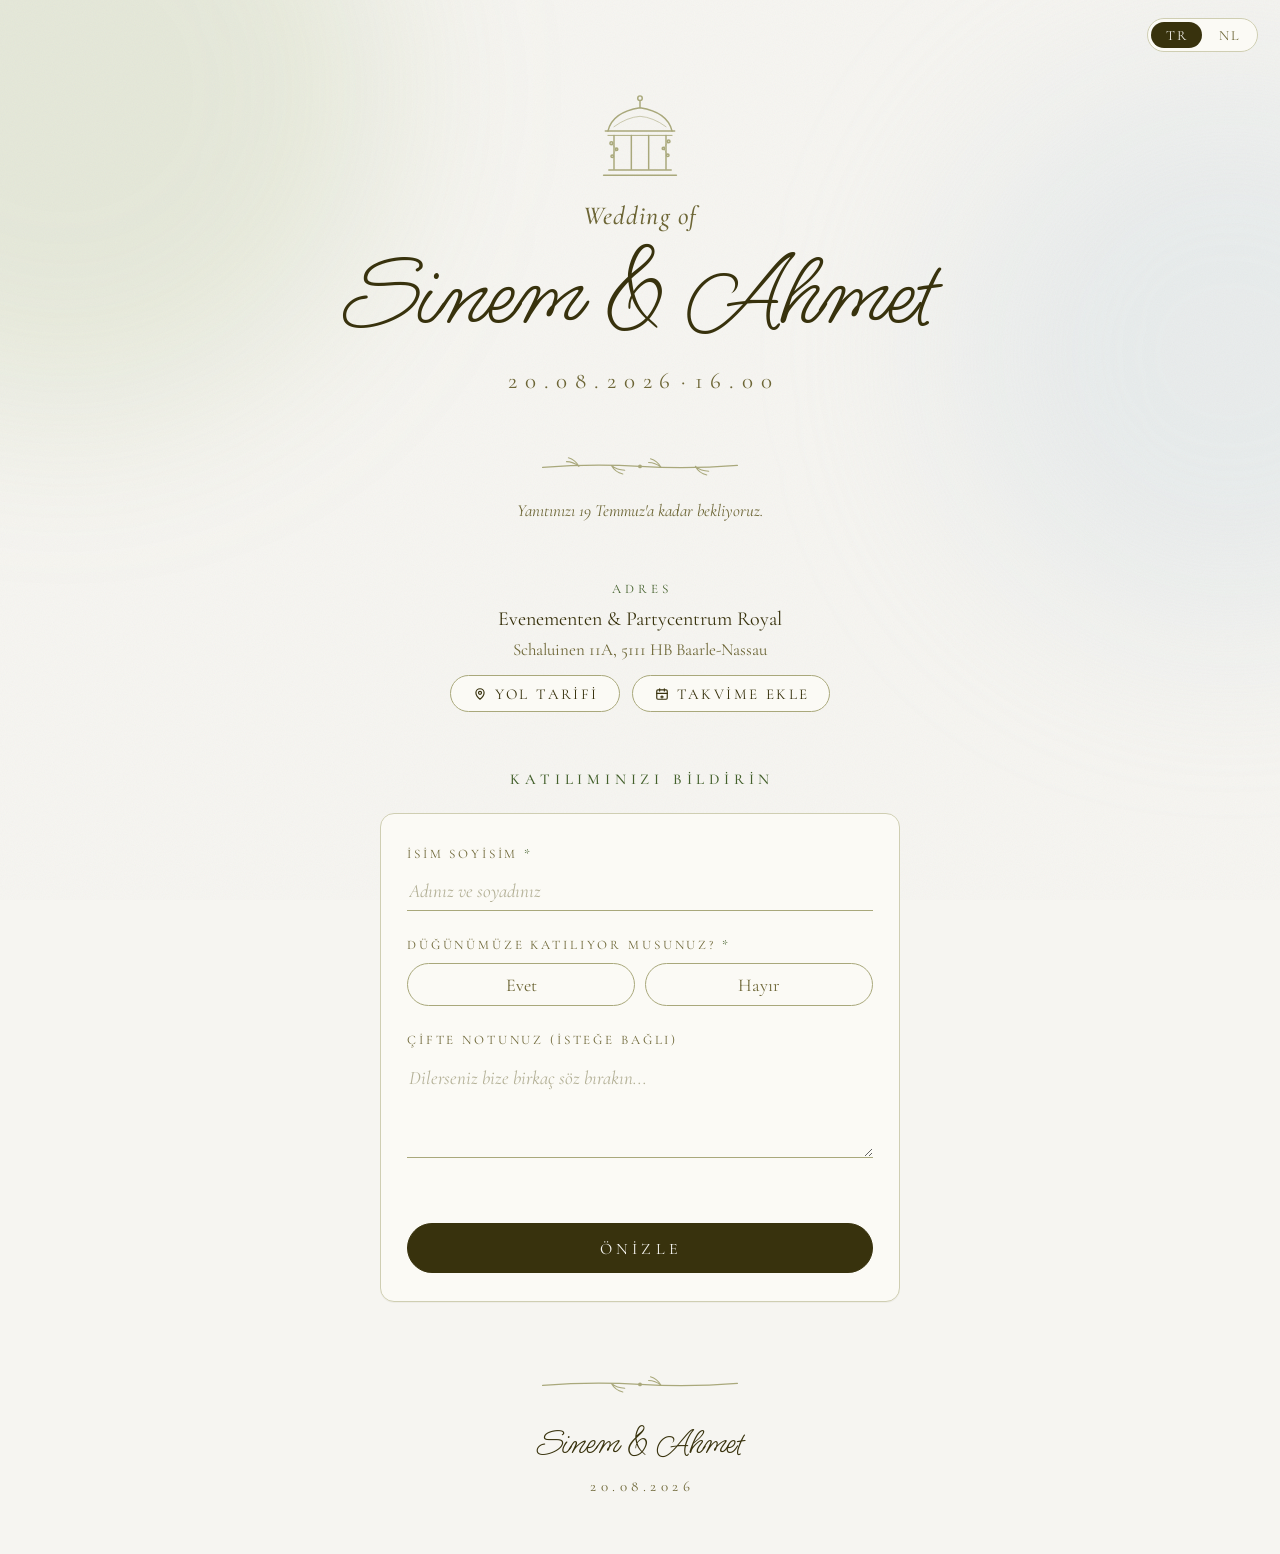
==== commit 98819097: "Add files via upload" ====
--- a/index.html
+++ b/index.html
@@ -5,11 +5,11 @@
 <meta name="viewport" content="width=device-width, initial-scale=1.0">
 <meta name="robots" content="noindex">
 <title>Sinem &amp; Ahmet · 20.08.2026</title>
-<meta name="description" content="Düğünümüze davetlisiniz — katılımınızı bu sayfadan bildirebilirsiniz.">
+<meta name="description" content="Düğünümüze davetlisiniz. Katılımınızı bu sayfadan bildirebilirsiniz.">
 <!-- WhatsApp / sosyal medya önizleme kartı. -->
 <meta property="og:type" content="website">
 <meta property="og:title" content="Sinem & Ahmet · 20.08.2026">
-<meta property="og:description" content="Düğünümüze davetlisiniz — katılımınızı bu sayfadan bildirebilirsiniz.">
+<meta property="og:description" content="Düğünümüze davetlisiniz. Katılımınızı bu sayfadan bildirebilirsiniz.">
 <meta property="og:image" content="https://AburhanS.github.io/wedding-invitation/og.jpg">
 <meta property="og:url" content="https://AburhanS.github.io/wedding-invitation/">
 <meta name="twitter:card" content="summary_large_image">
@@ -483,7 +483,7 @@
     deadline: "Yanıtınızı 19 Temmuz'a kadar bekliyoruz.",
     d_addr: "Adres", d_maps: "Yol Tarifi", d_cal: "Takvime Ekle",
     opt_gcal: "Google Takvim", opt_acal: "Apple Takvim",
-    cal_summary: "Sinem & Ahmet — Düğün",
+    cal_summary: "Sinem & Ahmet Düğün",
     countdown: "Düğüne {n} gün", countdown_1: "Düğüne 1 gün",
     countdown_today: "Bugün! 🌿",
     r_title: "Katılımınızı Bildirin",
@@ -666,7 +666,7 @@
     + "&location=" + encodeURIComponent(VENUE);
 }
 
-/* takvime ekle (.ics — Apple) */
+/* takvime ekle (.ics - Apple) */
 function downloadICS(){
   const ics = [
     "BEGIN:VCALENDAR", "VERSION:2.0",
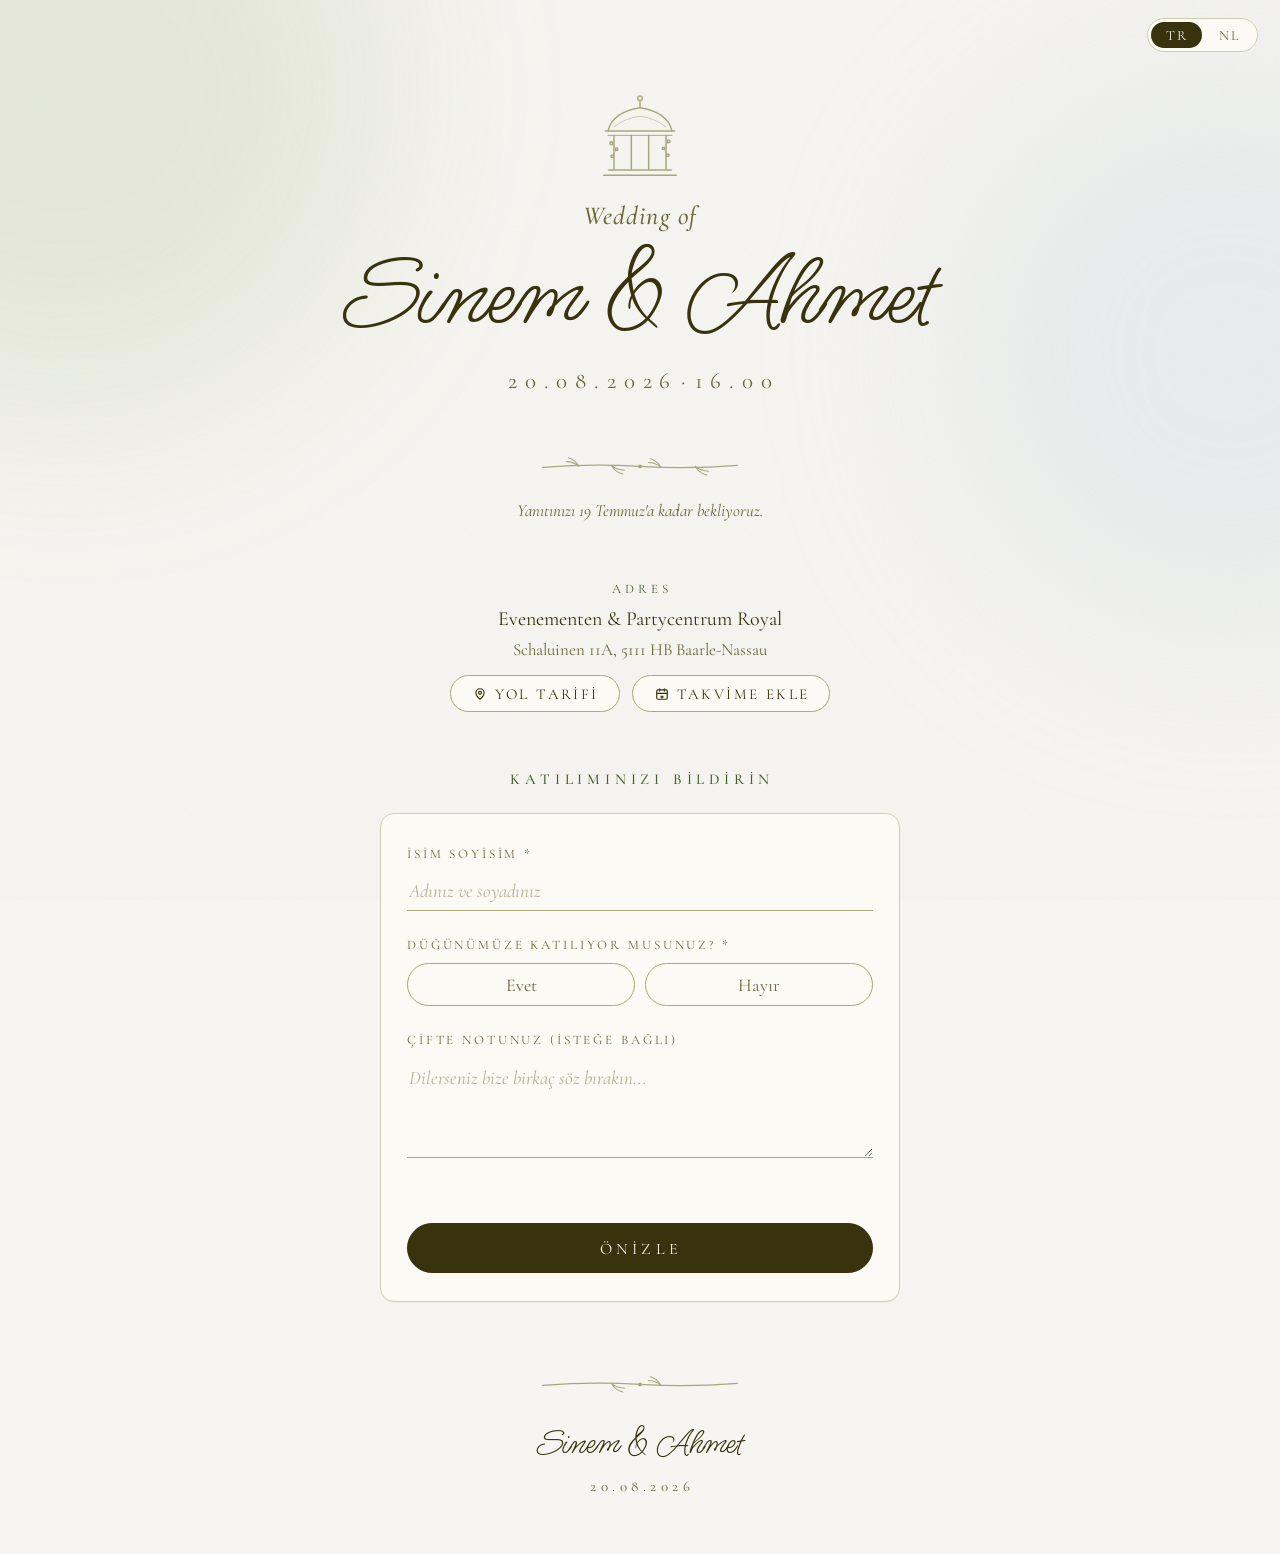
==== commit 7cb176b6: "Add files via upload" ====
--- a/index.html
+++ b/index.html
@@ -4,6 +4,8 @@
 <meta charset="UTF-8">
 <meta name="viewport" content="width=device-width, initial-scale=1.0">
 <meta name="robots" content="noindex">
+<link rel="icon" type="image/png" href="favicon.png">
+<link rel="apple-touch-icon" href="favicon.png">
 <title>Sinem &amp; Ahmet · 20.08.2026</title>
 <meta name="description" content="Düğünümüze davetlisiniz. Katılımınızı bu sayfadan bildirebilirsiniz.">
 <!-- WhatsApp / sosyal medya önizleme kartı. -->
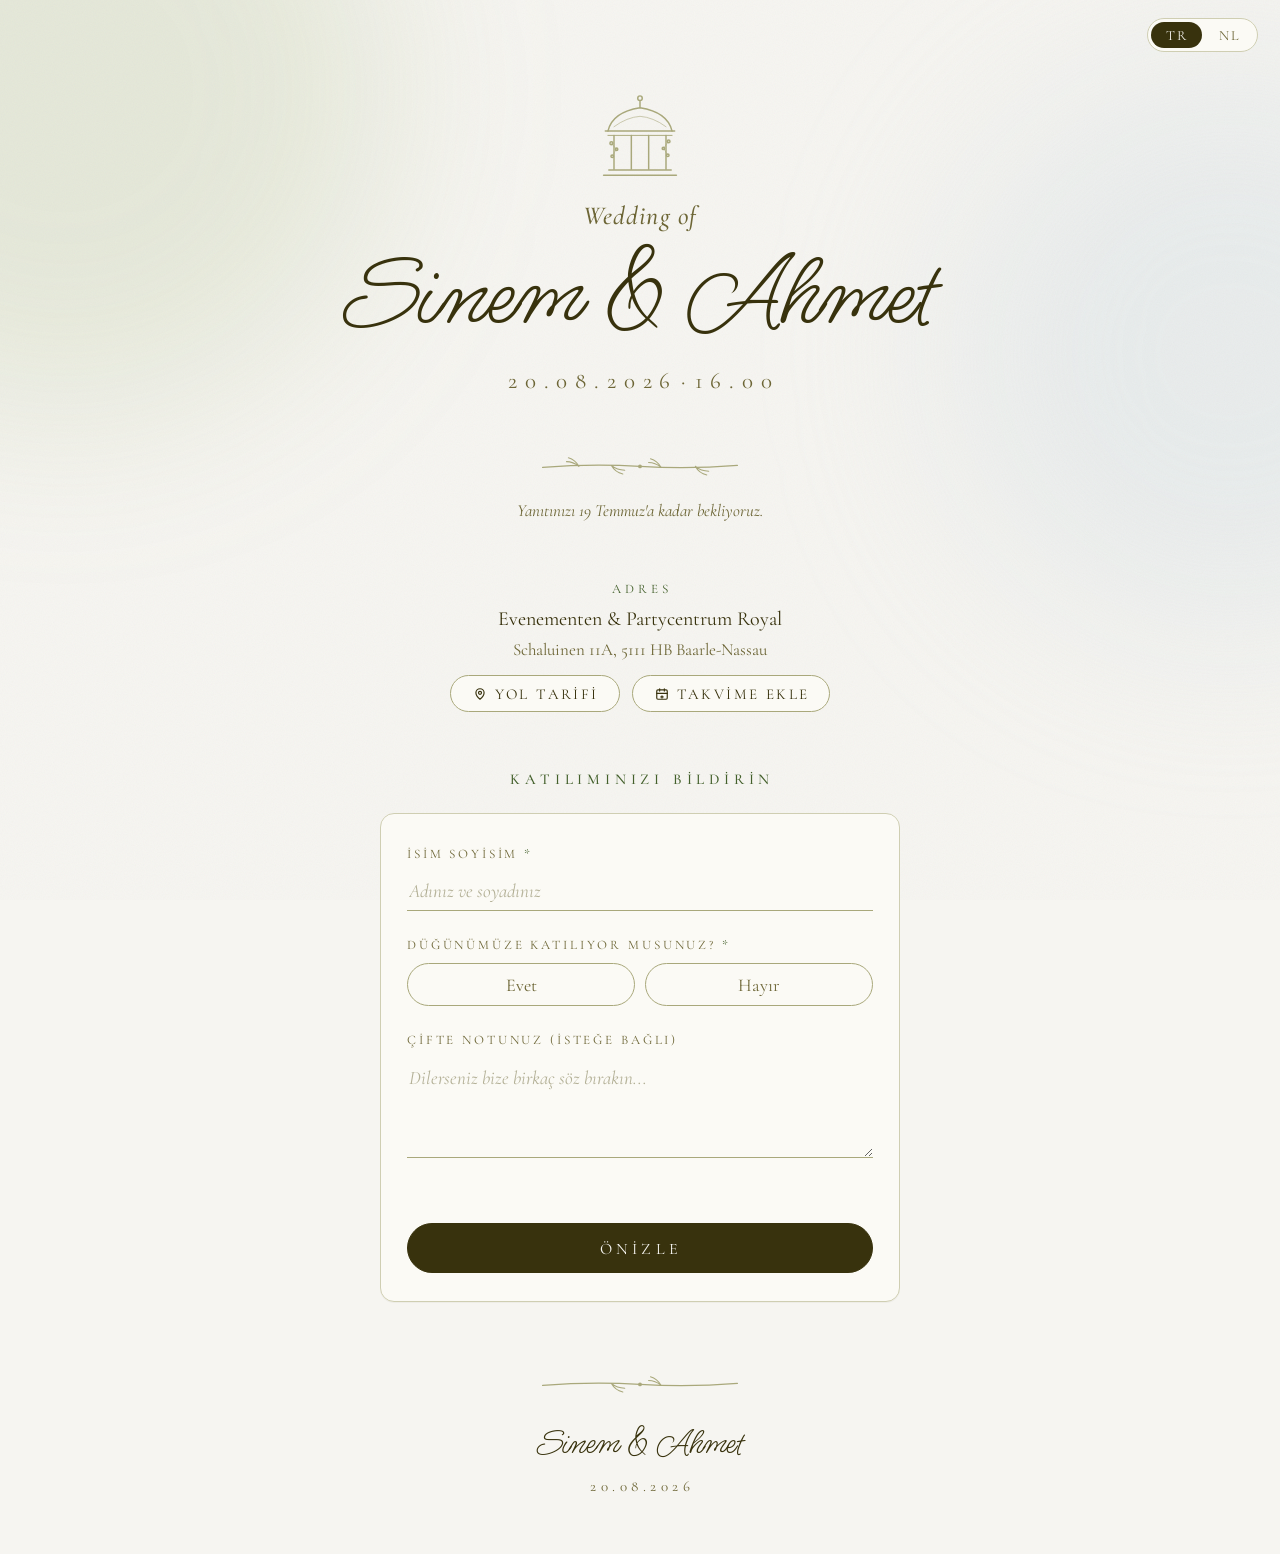
==== commit 336ff1d2: "Add files via upload" ====
--- a/index.html
+++ b/index.html
@@ -12,8 +12,8 @@
 <meta property="og:type" content="website">
 <meta property="og:title" content="Sinem & Ahmet · 20.08.2026">
 <meta property="og:description" content="Düğünümüze davetlisiniz. Katılımınızı bu sayfadan bildirebilirsiniz.">
-<meta property="og:image" content="https://AburhanS.github.io/wedding-invitation/og.jpg">
-<meta property="og:url" content="https://AburhanS.github.io/wedding-invitation/">
+<meta property="og:image" content="https://sinemveahmet.love/og.jpg">
+<meta property="og:url" content="https://sinemveahmet.love/">
 <meta name="twitter:card" content="summary_large_image">
 <link rel="preconnect" href="https://fonts.googleapis.com">
 <link rel="preconnect" href="https://fonts.gstatic.com" crossorigin>
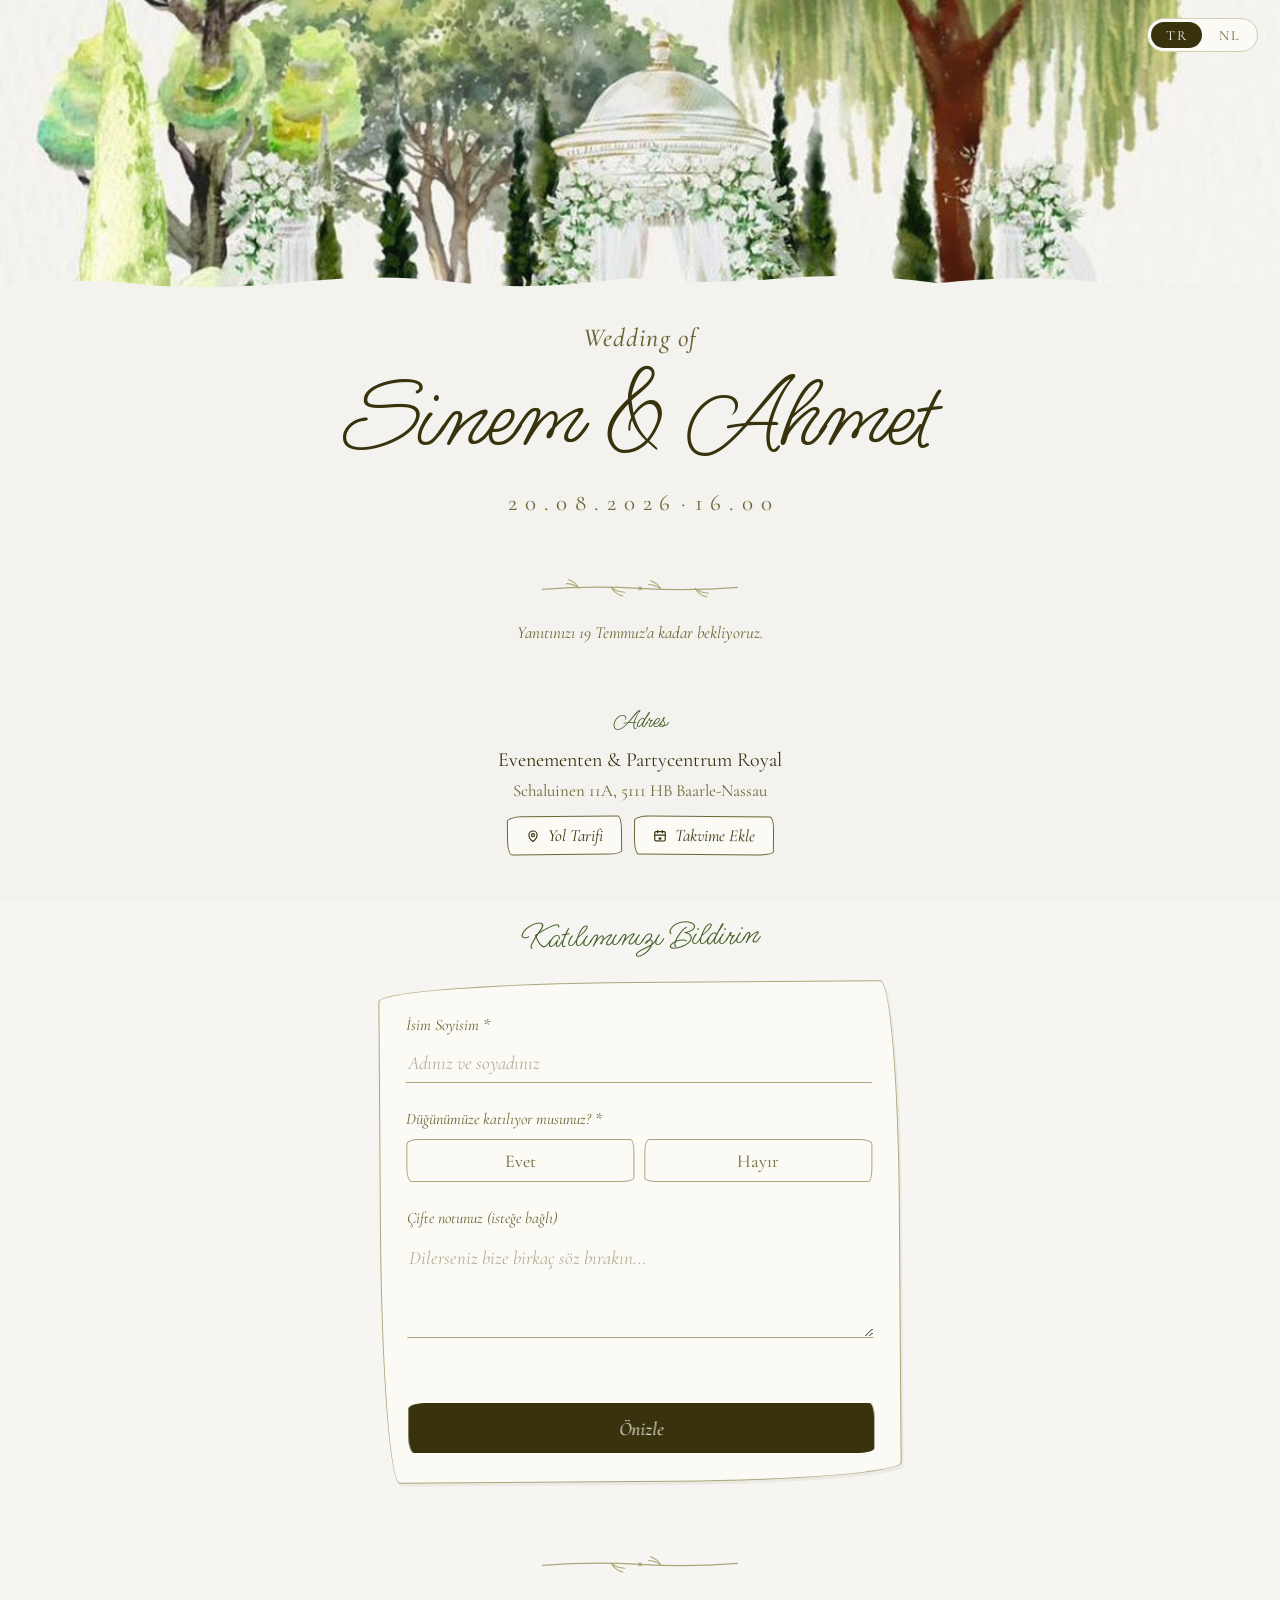
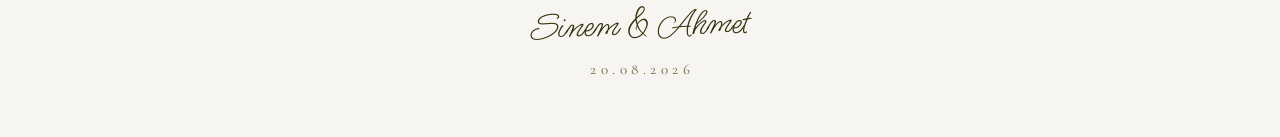
==== commit 4fb01dc3: "Add files via upload" ====
--- a/index.html
+++ b/index.html
@@ -4,14 +4,12 @@
 <meta charset="UTF-8">
 <meta name="viewport" content="width=device-width, initial-scale=1.0">
 <meta name="robots" content="noindex">
-<link rel="icon" type="image/png" href="favicon.png">
-<link rel="apple-touch-icon" href="favicon.png">
 <title>Sinem &amp; Ahmet · 20.08.2026</title>
-<meta name="description" content="Düğünümüze davetlisiniz. Katılımınızı bu sayfadan bildirebilirsiniz.">
+<meta name="description" content="Düğünümüze davetlisiniz — katılımınızı bu sayfadan bildirebilirsiniz.">
 <!-- WhatsApp / sosyal medya önizleme kartı. -->
 <meta property="og:type" content="website">
 <meta property="og:title" content="Sinem & Ahmet · 20.08.2026">
-<meta property="og:description" content="Düğünümüze davetlisiniz. Katılımınızı bu sayfadan bildirebilirsiniz.">
+<meta property="og:description" content="Düğünümüze davetlisiniz — katılımınızı bu sayfadan bildirebilirsiniz.">
 <meta property="og:image" content="https://sinemveahmet.love/og.jpg">
 <meta property="og:url" content="https://sinemveahmet.love/">
 <meta name="twitter:card" content="summary_large_image">
@@ -46,18 +44,15 @@
     overflow-x:hidden;
   }
   /* soft watercolor atmosphere - foliage green + hydrangea blue washes */
-  body::before,body::after{
-    content:"";position:fixed;border-radius:50%;filter:blur(90px);
-    pointer-events:none;z-index:0;
-  }
-  body::before{width:60vw;height:60vw;max-width:640px;max-height:640px;
-    top:-18vw;left:-20vw;background:rgba(143,167,95,.16)}
-  body::after{width:52vw;height:52vw;max-width:560px;max-height:560px;
-    top:8vh;right:-18vw;background:rgba(201,216,224,.30)}
+  /* deneme: bulanık ışıklar yok — gerçek kağıt hissi */
   /* paper grain */
-  .grain{position:fixed;inset:0;z-index:1;pointer-events:none;opacity:.05;
+  .grain{position:fixed;inset:0;z-index:1;pointer-events:none;opacity:.08;
     background-image:url("data:image/svg+xml,%3Csvg xmlns='http://www.w3.org/2000/svg' width='140' height='140'%3E%3Cfilter id='n'%3E%3CfeTurbulence type='fractalNoise' baseFrequency='0.9' numOctaves='2'/%3E%3C/filter%3E%3Crect width='140' height='140' filter='url(%23n)'/%3E%3C/svg%3E")}
   main,header,footer{position:relative;z-index:2}
+  .art{position:relative;height:min(34vh,300px);overflow:hidden}
+  .art img{width:100%;height:100%;object-fit:cover;object-position:center 62%;display:block}
+  .art-edge{position:absolute;bottom:-1px;left:0;width:100%;height:34px;display:block}
+  header{position:absolute;top:0;left:0;right:0;z-index:5}
 
   /* language toggle */
   header{display:flex;justify-content:flex-end;padding:18px 22px 0}
@@ -71,8 +66,8 @@
   .lang button.on{background:var(--ink);color:var(--paper)}
 
   /* hero */
-  .hero{text-align:center;padding:34px 24px 10px;max-width:720px;margin:0 auto}
-  .gazebo{width:104px;height:auto;display:block;margin:0 auto 6px;color:var(--line)}
+  .hero{text-align:center;padding:18px 24px 10px;max-width:720px;margin:0 auto}
+  .gazebo{width:72px;height:auto;display:block;margin:0 auto 4px;color:var(--line)}
   .eyebrow{font-style:italic;font-weight:500;font-size:clamp(20px,4.5vw,26px);
     color:var(--ink-soft);letter-spacing:.04em}
   .names{font-family:var(--script);font-weight:400;
@@ -81,15 +76,18 @@
   .datetime{font-size:clamp(19px,4vw,23px);letter-spacing:.34em;color:var(--ink-soft);
     padding-left:.34em}
   .datetime .dot{padding:0 .1em}
-  .countdown{margin-top:10px;font-size:13px;letter-spacing:.30em;text-transform:uppercase;
-    color:var(--leaf-deep);padding-left:.30em;min-height:18px}
+  .countdown{margin-top:8px;font-size:17px;font-style:italic;
+    color:var(--leaf-deep);min-height:20px;transform:rotate(-.6deg)}
   .btn-row{display:flex;justify-content:center;gap:12px;flex-wrap:wrap}
   .chooser-panel{max-width:330px}
   .opt{display:flex;align-items:center;justify-content:center;width:100%;
-    font-family:var(--serif);font-size:17px;letter-spacing:.06em;color:var(--ink);
-    text-decoration:none;border:1px solid var(--line);border-radius:999px;
-    padding:12px 10px 11px;background:transparent;cursor:pointer;margin-bottom:12px;
+    font-family:var(--serif);font-size:18px;font-style:italic;color:var(--ink);
+    text-decoration:none;border:1.5px solid var(--line);
+    border-radius:14px 5px 15px 6px/6px 14px 5px 16px;
+    padding:11px 10px;background:transparent;cursor:pointer;margin-bottom:12px;
     transition:background .2s}
+  .opt:nth-child(2){border-radius:5px 14px 6px 15px/15px 6px 16px 5px;transform:rotate(.3deg)}
+  .opt:nth-child(1){transform:rotate(-.3deg)}
   .opt:hover{background:#f1f0e6}
   .opt:last-child{margin-bottom:2px}
   .divider{display:block;margin:26px auto 20px;color:var(--line);width:210px;height:auto}
@@ -99,28 +97,33 @@
   .details{max-width:640px;margin:44px auto 0;padding:0 24px;
     display:grid;grid-template-columns:1fr 1fr;gap:26px 18px;text-align:center}
   .detail-addr{grid-column:1 / -1}
-  .d-label{font-size:13px;letter-spacing:.30em;text-transform:uppercase;
-    color:var(--leaf-deep);padding-left:.30em;margin-bottom:5px}
+  .d-label{font-family:var(--script);font-size:26px;
+    color:var(--leaf-deep);margin-bottom:4px}
   .d-value{font-size:20px}
   .d-value small{display:block;font-size:17px;color:var(--ink-soft);margin-top:2px}
   .maps-btn{display:inline-flex;align-items:center;gap:8px;margin-top:12px;
-    font-family:var(--serif);font-size:15px;letter-spacing:.16em;text-transform:uppercase;
-    color:var(--ink);text-decoration:none;border:1px solid var(--line);cursor:pointer;
-    border-radius:999px;padding:9px 20px 8px 22px;background:var(--card);
+    font-family:var(--serif);font-size:17px;font-style:italic;
+    color:var(--ink);text-decoration:none;border:1.5px solid var(--ink-soft);cursor:pointer;
+    border-radius:15px 4px 14px 5px/5px 13px 4px 15px;padding:8px 18px;background:var(--card);
     transition:background .2s,border-color .2s}
+  .btn-row .maps-btn:nth-child(1){transform:rotate(-.5deg)}
+  .btn-row .maps-btn:nth-child(2){transform:rotate(.4deg)}
   .maps-btn:hover{background:#f1f0e6;border-color:var(--ink-soft)}
   .maps-btn svg{width:14px;height:14px}
 
   /* rsvp */
   .rsvp{max-width:560px;margin:56px auto 70px;padding:0 20px}
-  .rsvp h2{text-align:center;font-weight:500;font-size:15px;letter-spacing:.32em;
-    text-transform:uppercase;color:var(--leaf-deep);padding-left:.32em;margin-bottom:22px}
-  .card{background:var(--card);border:1px solid var(--line-soft);border-radius:14px;
-    padding:30px 26px 28px;box-shadow:0 1px 0 rgba(56,50,13,.04)}
+  .rsvp h2{text-align:center;font-family:var(--script);font-weight:400;font-size:34px;
+    color:var(--leaf-deep);margin-bottom:18px;transform:rotate(-1deg)}
+  .card{background:var(--card);border:1.5px solid var(--line);
+    border-radius:255px 18px 225px 18px/18px 225px 18px 255px;
+    padding:30px 26px 28px;transform:rotate(-.4deg);
+    box-shadow:2px 3px 0 rgba(56,50,13,.06)}
+  .card>*{transform:rotate(.4deg)}
   .field{margin-bottom:24px}
   .field:last-of-type{margin-bottom:6px}
-  label,.f-label{display:block;font-size:13px;letter-spacing:.22em;text-transform:uppercase;
-    color:var(--ink-soft);margin-bottom:8px}
+  label,.f-label{display:block;font-size:16px;font-style:italic;
+    color:var(--ink-soft);margin-bottom:7px}
   .req{color:var(--leaf-deep)}
   input[type=text],textarea{
     width:100%;font-family:var(--serif);font-size:19px;color:var(--ink);
@@ -133,14 +136,17 @@
   .seg{display:flex;gap:10px}
   .seg button{
     flex:1;font-family:var(--serif);font-size:18px;padding:10px 6px 9px;cursor:pointer;
-    border:1px solid var(--line);border-radius:999px;background:transparent;color:var(--ink-soft);
+    border:1.5px solid var(--line);background:transparent;color:var(--ink-soft);
+    border-radius:12px 4px 13px 5px/5px 12px 4px 14px;
     transition:background .2s,color .2s,border-color .2s}
+  .seg button:last-child{border-radius:5px 13px 4px 12px/12px 5px 14px 4px}
   .seg button.on{background:var(--ink);border-color:var(--ink);color:var(--paper)}
   /* guest button */
   .guest-btn{
     width:100%;display:flex;justify-content:space-between;align-items:center;
     font-family:var(--serif);font-size:18px;color:var(--ink);cursor:pointer;
-    border:1px dashed var(--line);border-radius:12px;background:transparent;
+    border:1.5px dashed var(--line);background:transparent;
+    border-radius:14px 5px 15px 6px/6px 14px 5px 16px;
     padding:13px 16px;transition:border-color .2s,background .2s}
   .guest-btn:hover{border-color:var(--ink-soft);background:#f4f3ea}
   .guest-count{font-size:15px;letter-spacing:.06em;color:var(--leaf-deep);
@@ -159,10 +165,10 @@
   .form-error{color:var(--danger);font-style:italic;font-size:16px;min-height:22px;
     margin:4px 0 10px;text-align:center}
   .primary{
-    width:100%;font-family:var(--serif);font-size:16px;letter-spacing:.26em;
-    text-transform:uppercase;padding:15px 10px 13px 12px;cursor:pointer;
-    background:var(--ink);color:var(--paper);border:1px solid var(--ink);
-    border-radius:999px;transition:background .25s}
+    width:100%;font-family:var(--serif);font-size:19px;font-style:italic;
+    padding:13px 10px 12px;cursor:pointer;
+    background:var(--ink);color:var(--paper);border:1.5px solid var(--ink);
+    border-radius:17px 5px 16px 6px/6px 15px 5px 17px;transition:background .25s}
   .primary:hover{background:#4d4517}
   .primary:disabled{opacity:.55;cursor:default}
   .hidden{display:none!important}
@@ -173,11 +179,12 @@
   .overlay{position:fixed;inset:0;z-index:50;display:flex;align-items:center;
     justify-content:center;padding:18px;background:rgba(56,50,13,.32);
     backdrop-filter:blur(2px)}
-  .panel{background:var(--card);border:1px solid var(--line-soft);border-radius:16px;
+  .panel{background:var(--card);border:1.5px solid var(--line);
+    border-radius:225px 20px 255px 20px/20px 255px 20px 225px;
     width:100%;max-width:480px;max-height:88vh;overflow-y:auto;
     padding:26px 24px 24px;position:relative}
-  .panel h3{text-align:center;font-weight:500;font-size:14px;letter-spacing:.30em;
-    text-transform:uppercase;color:var(--leaf-deep);padding-left:.30em;margin-bottom:20px}
+  .panel h3{text-align:center;font-family:var(--script);font-weight:400;font-size:30px;
+    color:var(--leaf-deep);margin-bottom:16px}
   .panel .x{position:absolute;top:12px;right:14px;border:none;background:none;
     font-size:22px;color:var(--ink-soft);cursor:pointer;line-height:1;padding:6px}
   /* guest rows */
@@ -197,17 +204,18 @@
     border-bottom:1px dotted var(--leaf);padding:2px 2px 3px}
   .panel .actions{display:flex;gap:12px;margin-top:6px}
   .ghost{
-    flex:1;font-family:var(--serif);font-size:15px;letter-spacing:.16em;
-    text-transform:uppercase;padding:12px 8px 11px;cursor:pointer;background:transparent;
-    color:var(--ink);border:1px solid var(--line);border-radius:999px;transition:background .2s}
+    flex:1;font-family:var(--serif);font-size:17px;font-style:italic;
+    padding:11px 8px;cursor:pointer;background:transparent;
+    color:var(--ink);border:1.5px solid var(--line);
+    border-radius:13px 4px 14px 5px/5px 13px 4px 15px;transition:background .2s}
   .ghost:hover{background:#f1f0e6}
   .panel .primary{flex:1.4;width:auto}
   /* preview summary */
   .sum{margin-bottom:20px}
   .sum-item{padding:11px 2px;border-bottom:1px dotted var(--line-soft)}
   .sum-item:last-child{border-bottom:none}
-  .sum-l{font-size:12px;letter-spacing:.24em;text-transform:uppercase;
-    color:var(--leaf-deep);margin-bottom:3px}
+  .sum-l{font-size:15px;font-style:italic;
+    color:var(--leaf-deep);margin-bottom:2px}
   .sum-v{font-size:19px}
   .sum-v ol{list-style:none;counter-reset:g}
   .sum-v ol li{counter-increment:g;padding:2px 0}
@@ -223,7 +231,8 @@
 
   footer{text-align:center;padding:0 20px 56px}
   footer .divider{margin-top:0}
-  footer .names-sm{font-family:var(--script);font-size:36px;color:var(--ink)}
+  footer .names-sm{font-family:var(--script);font-size:38px;color:var(--ink);
+    transform:rotate(-1.5deg);display:inline-block}
   footer .f-date{font-size:15px;letter-spacing:.30em;color:var(--ink-soft);
     padding-left:.30em;margin-top:2px}
 
@@ -251,6 +260,12 @@
 <body>
 <div class="grain" aria-hidden="true"></div>
 
+<div class="art">
+  <img src="og.jpg" alt="">
+  <svg class="art-edge" viewBox="0 0 1200 44" preserveAspectRatio="none" aria-hidden="true">
+    <path d="M0,44 L0,26 Q60,12 130,22 T290,18 Q360,8 430,20 T590,14 Q660,24 730,15 T880,21 Q950,9 1030,19 T1200,16 L1200,44 Z" fill="#f6f5f1"/>
+  </svg>
+</div>
 <header>
   <nav class="lang" aria-label="Dil / Taal">
     <button id="langTR" class="on" onclick="setLang('tr')">TR</button>
@@ -261,33 +276,7 @@
 <main>
   <!-- ================= HERO ================= -->
   <section class="hero">
-    <svg class="gazebo" viewBox="0 0 120 120" fill="none" stroke="currentColor"
-         stroke-width="1.7" stroke-linecap="round" stroke-linejoin="round" aria-hidden="true">
-      <!-- finial -->
-      <circle cx="60" cy="14" r="2.6"/>
-      <path d="M60 17 L60 24"/>
-      <!-- dome -->
-      <path d="M23 52 Q28 30 60 25 Q92 30 97 52"/>
-      <path d="M30 47 Q45 36 60 35 Q75 36 90 47" stroke-width="1.1" opacity=".6"/>
-      <!-- entablature -->
-      <path d="M20 52 L100 52"/>
-      <path d="M23 57 L97 57" stroke-width="1.1"/>
-      <!-- columns -->
-      <path d="M30 57 L30 96"/><path d="M50 57 L50 96"/>
-      <path d="M70 57 L70 96"/><path d="M90 57 L90 96"/>
-      <!-- base steps -->
-      <path d="M24 97 L96 97"/>
-      <path d="M18 103 L102 103"/>
-      <!-- florals climbing the columns -->
-      <circle cx="27" cy="66" r="1.7"/><circle cx="33" cy="73" r="1.4"/>
-      <circle cx="28" cy="81" r="1.5"/>
-      <circle cx="93" cy="64" r="1.6"/><circle cx="87" cy="72" r="1.4"/>
-      <circle cx="92" cy="80" r="1.5"/>
-      <path d="M27 66 Q30 70 33 73 Q30 77 28 81" stroke-width="1" opacity=".55"/>
-      <path d="M93 64 Q90 68 87 72 Q90 76 92 80" stroke-width="1" opacity=".55"/>
-    </svg>
-
-    <p class="eyebrow">Wedding of</p>
+        <p class="eyebrow">Wedding of</p>
     <h1 class="names">Sinem &amp; Ahmet</h1>
     <p class="datetime"><span id="evDate">20.08.2026</span><span class="dot">·</span><span id="evTime">16.00</span></p>
     <p class="countdown" id="countdown"></p>
@@ -467,7 +456,7 @@
 /* ayarlar */
 const CONFIG = {
   // Google Apps Script web app adresi:
-  SCRIPT_URL: "https://script.google.com/macros/s/AKfycbweJiJr7YHETkFyD9rX4F-TtAIz2-78crv2rIePm3339iylZ1fATMr2RH_kEYrpZQZe/exec",
+  SCRIPT_URL: "",
   MAPS_URL: "https://www.google.com/maps/place/Party+Centrum+Royal/@51.4238543,4.9320892,17z/data=!3m1!4b1!4m6!3m5!1s0x47c6babd0fa853cb:0xd7ca0a3075d330ee!8m2!3d51.423851!4d4.9346641!16s%2Fg%2F11cp7k63mk",
   DATE: "20.08.2026",
   TIME: "16.00",
@@ -485,7 +474,7 @@
     deadline: "Yanıtınızı 19 Temmuz'a kadar bekliyoruz.",
     d_addr: "Adres", d_maps: "Yol Tarifi", d_cal: "Takvime Ekle",
     opt_gcal: "Google Takvim", opt_acal: "Apple Takvim",
-    cal_summary: "Sinem & Ahmet Düğün",
+    cal_summary: "Sinem & Ahmet — Düğün",
     countdown: "Düğüne {n} gün", countdown_1: "Düğüne 1 gün",
     countdown_today: "Bugün! 🌿",
     r_title: "Katılımınızı Bildirin",
@@ -668,7 +657,7 @@
     + "&location=" + encodeURIComponent(VENUE);
 }
 
-/* takvime ekle (.ics - Apple) */
+/* takvime ekle (.ics — Apple) */
 function downloadICS(){
   const ics = [
     "BEGIN:VCALENDAR", "VERSION:2.0",
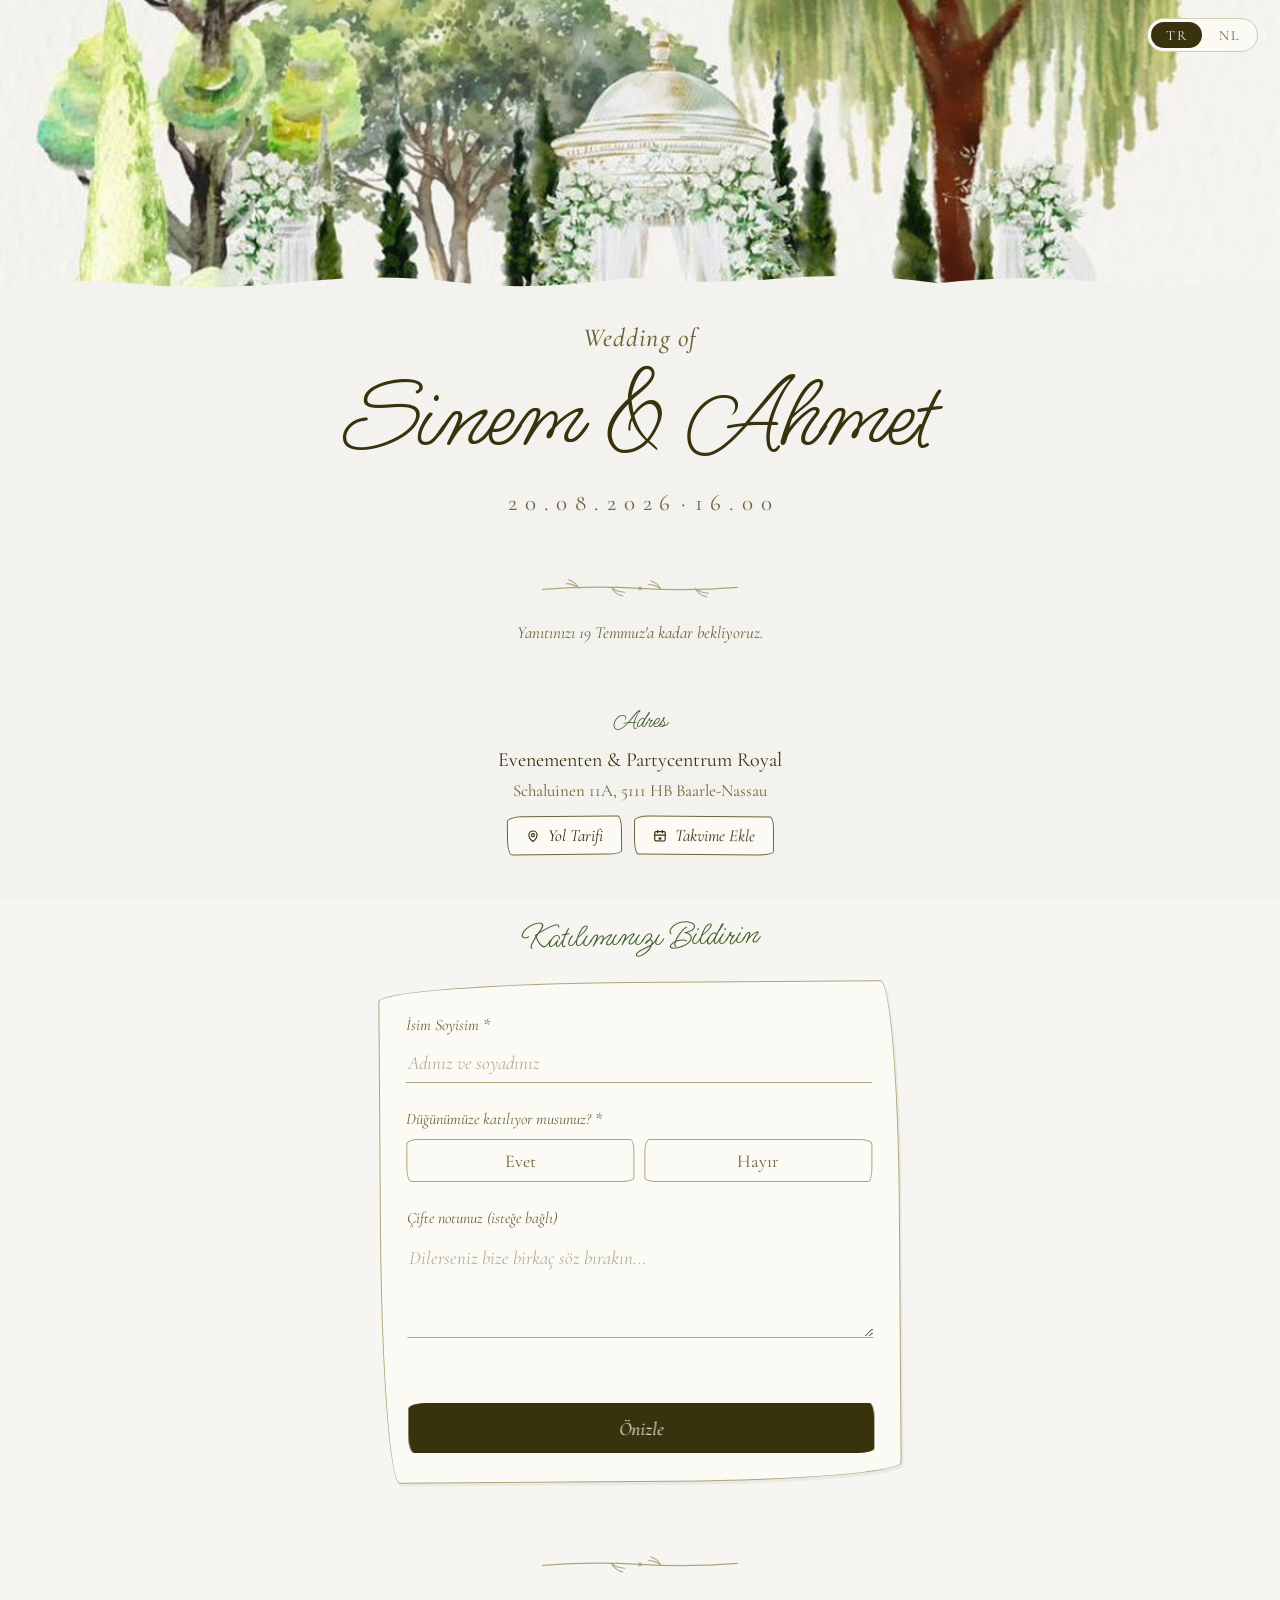
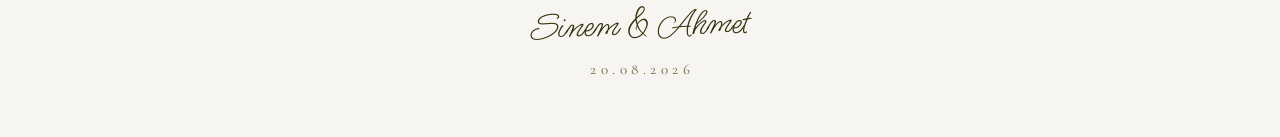
==== commit 3b55dcbc: "Add favicon and apple-touch-icon links" ====
--- a/index.html
+++ b/index.html
@@ -4,6 +4,8 @@
 <meta charset="UTF-8">
 <meta name="viewport" content="width=device-width, initial-scale=1.0">
 <meta name="robots" content="noindex">
+<link rel="icon" type="image/png" href="favicon.png">
+<link rel="apple-touch-icon" href="favicon.png">
 <title>Sinem &amp; Ahmet · 20.08.2026</title>
 <meta name="description" content="Düğünümüze davetlisiniz — katılımınızı bu sayfadan bildirebilirsiniz.">
 <!-- WhatsApp / sosyal medya önizleme kartı. -->
